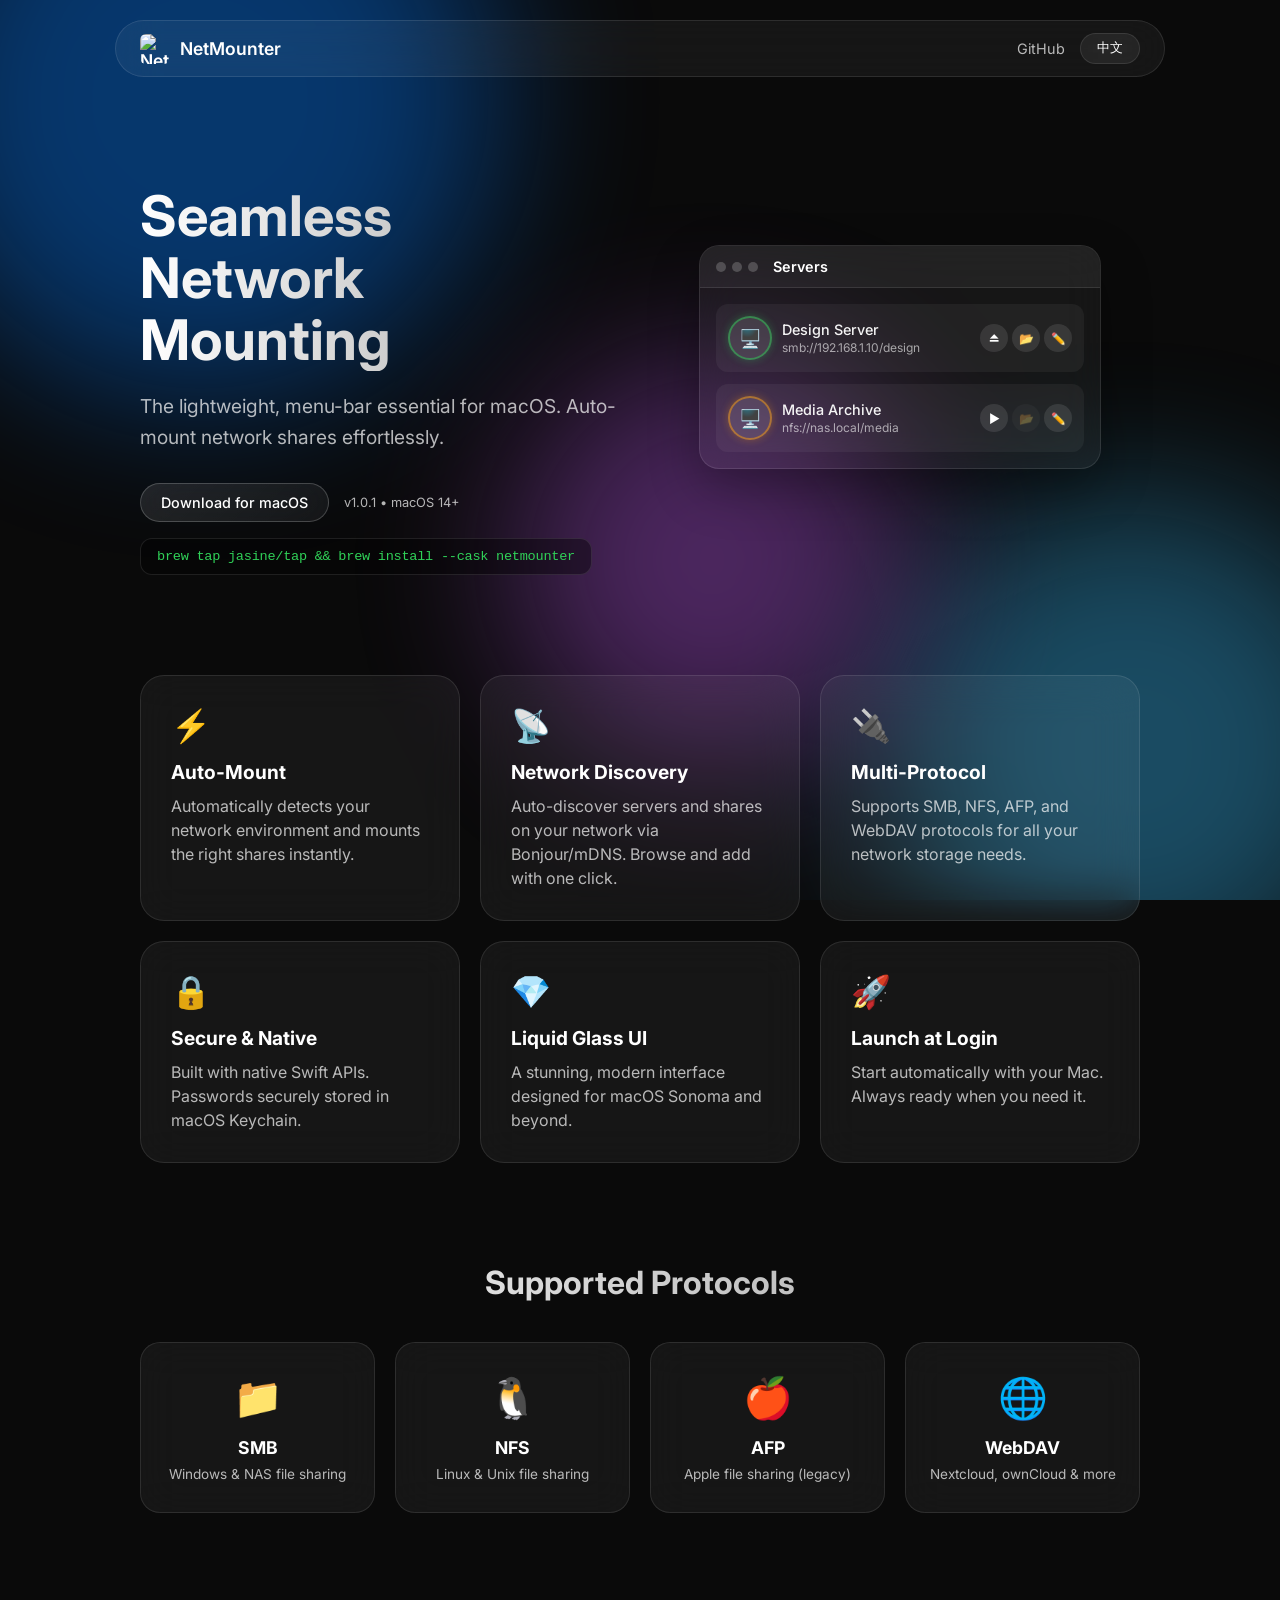
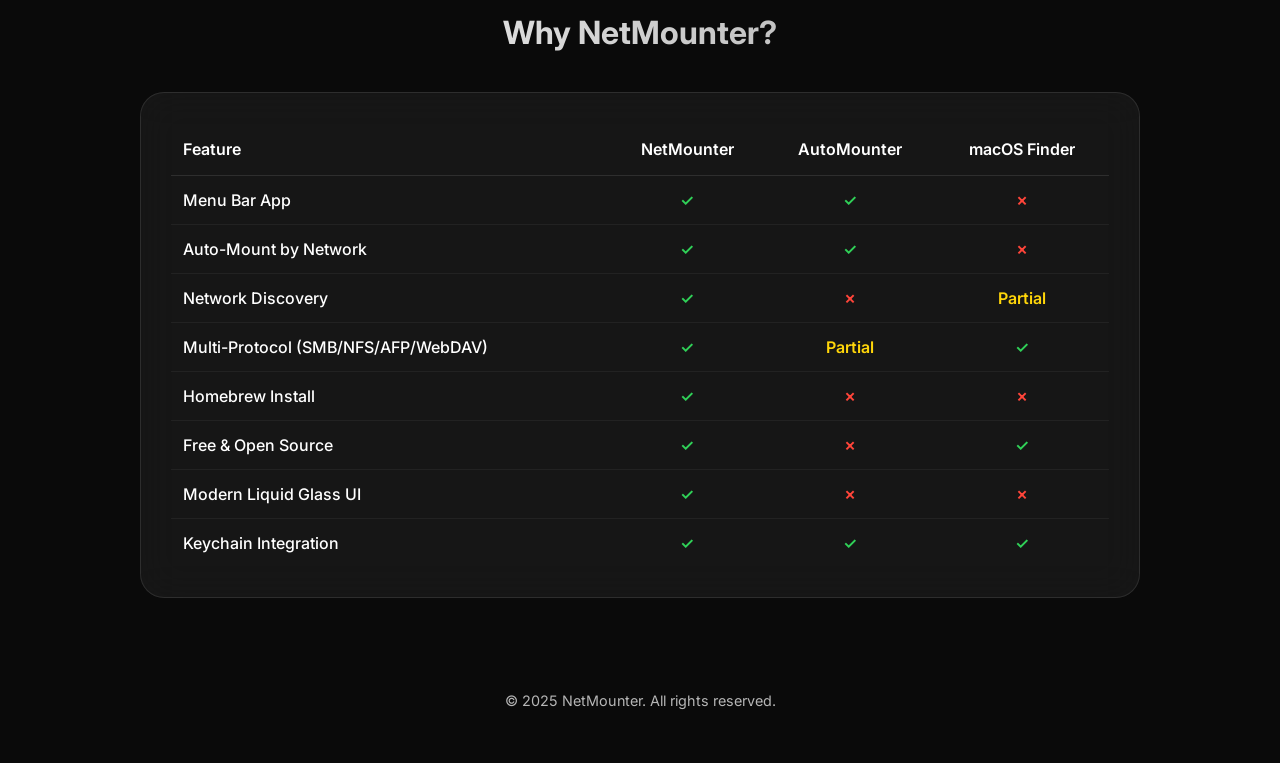
==== docs/index.html @ dadeb3ec "fix: website version, brew styling, logo, protocol grid layout Co-Authored-By: Claude Opus 4 <norepl" ====
<!DOCTYPE html>
<html lang="en">

<head>
    <meta charset="UTF-8">
    <meta name="viewport" content="width=device-width, initial-scale=1.0">
    <title>NetMounter - Seamless Network Mounting for macOS</title>
    <link rel="stylesheet" href="style.css">
    <link rel="preconnect" href="https://fonts.googleapis.com">
    <link rel="preconnect" href="https://fonts.gstatic.com" crossorigin>
    <link href="https://fonts.googleapis.com/css2?family=Inter:wght@400;500;600;700&display=swap" rel="stylesheet">
</head>

<body>
    <div class="background-orbs">
        <div class="orb orb-1"></div>
        <div class="orb orb-2"></div>
        <div class="orb orb-3"></div>
    </div>

    <nav class="glass-nav">
        <div class="logo">
            <img src="./assets/logo.png?v=2" alt="NetMounter Logo">
            <span>NetMounter</span>
        </div>
        <div class="nav-links">
            <a href="https://github.com/jasine/net-mounter" class="nav-link">GitHub</a>
            <button id="lang-toggle" class="glass-button small">中文</button>
        </div>
    </nav>

    <main>
        <section class="hero">
            <div class="hero-content">
                <h1 id="hero-title" data-i18n="heroTitle">Seamless Network Mounting</h1>
                <p id="hero-subtitle" data-i18n="heroSubtitle">The lightweight, menu-bar essential for macOS. Auto-mount
                    network shares effortlessly.</p>
                <div class="cta-group">
                    <a href="https://github.com/jasine/net-mounter/releases" class="glass-button primary"
                        id="download-btn" data-i18n="downloadBtn">Download for macOS</a>
                    <span class="version-info" id="version-info" data-i18n="versionInfo">v1.0.1 • macOS 14+</span>
                </div>
                <div class="brew-install" style="margin-top: 1rem;">
                    <code data-i18n="brewCmd">brew tap jasine/tap && brew install --cask netmounter</code>
                </div>
            </div>
            <div class="hero-image">
                <div class="glass-card mockup">
                    <div class="mockup-header">
                        <div class="traffic-lights">
                            <span></span><span></span><span></span>
                        </div>
                        <div class="mockup-title">Servers</div>
                    </div>
                    <div class="mockup-body">
                        <div class="mockup-row">
                            <div class="mockup-status-icon green">
                                <span class="server-icon">🖥️</span>
                            </div>
                            <div class="mockup-text">
                                <div class="mockup-row-title">Design Server</div>
                                <div class="mockup-row-subtitle">smb://192.168.1.10/design</div>
                            </div>
                            <div class="mockup-actions">
                                <div class="action-btn">⏏️</div>
                                <div class="action-btn">📂</div>
                                <div class="action-btn">✏️</div>
                            </div>
                        </div>
                        <div class="mockup-row">
                            <div class="mockup-status-icon orange">
                                <span class="server-icon">🖥️</span>
                            </div>
                            <div class="mockup-text">
                                <div class="mockup-row-title">Media Archive</div>
                                <div class="mockup-row-subtitle">nfs://nas.local/media</div>
                            </div>
                            <div class="mockup-actions">
                                <div class="action-btn">▶️</div>
                                <div class="action-btn disabled">📂</div>
                                <div class="action-btn">✏️</div>
                            </div>
                        </div>
                    </div>
                </div>
            </div>
        </section>

        <section class="features">
            <div class="feature-card glass-card">
                <div class="icon">⚡️</div>
                <h3 data-i18n="feature1Title">Auto-Mount</h3>
                <p data-i18n="feature1Desc">Automatically detects your network environment and mounts the right shares
                    instantly.</p>
            </div>
            <div class="feature-card glass-card">
                <div class="icon">📡</div>
                <h3 data-i18n="feature7Title">Network Discovery</h3>
                <p data-i18n="feature7Desc">Auto-discover servers and shares on your network via Bonjour/mDNS. Browse and add with one click.</p>
            </div>
            <div class="feature-card glass-card">
                <div class="icon">🔌</div>
                <h3 data-i18n="feature2Title">Multi-Protocol</h3>
                <p data-i18n="feature2Desc">Supports SMB, NFS, AFP, and WebDAV protocols for all your network storage
                    needs.</p>
            </div>
            <div class="feature-card glass-card">
                <div class="icon">🔒</div>
                <h3 data-i18n="feature3Title">Secure & Native</h3>
                <p data-i18n="feature3Desc">Built with native Swift APIs. Passwords securely stored in macOS Keychain.
                </p>
            </div>
            <div class="feature-card glass-card">
                <div class="icon">💎</div>
                <h3 data-i18n="feature4Title">Liquid Glass UI</h3>
                <p data-i18n="feature4Desc">A stunning, modern interface designed for macOS Sonoma and beyond.</p>
            </div>
            <div class="feature-card glass-card">
                <div class="icon">🚀</div>
                <h3 data-i18n="feature5Title">Launch at Login</h3>
                <p data-i18n="feature5Desc">Start automatically with your Mac. Always ready when you need it.</p>
            </div>
        </section>

        <section class="protocols">
            <h2 data-i18n="protocolsTitle">Supported Protocols</h2>
            <div class="protocol-grid">
                <div class="protocol-card glass-card">
                    <div class="protocol-icon">📁</div>
                    <h3>SMB</h3>
                    <p data-i18n="protocolSmb">Windows & NAS file sharing</p>
                </div>
                <div class="protocol-card glass-card">
                    <div class="protocol-icon">🐧</div>
                    <h3>NFS</h3>
                    <p data-i18n="protocolNfs">Linux & Unix file sharing</p>
                </div>
                <div class="protocol-card glass-card">
                    <div class="protocol-icon">🍎</div>
                    <h3>AFP</h3>
                    <p data-i18n="protocolAfp">Apple file sharing (legacy)</p>
                </div>
                <div class="protocol-card glass-card">
                    <div class="protocol-icon">🌐</div>
                    <h3>WebDAV</h3>
                    <p data-i18n="protocolWebdav">Nextcloud, ownCloud & more</p>
                </div>
            </div>
        </section>

        <section class="comparison">
            <h2 data-i18n="comparisonTitle">Why NetMounter?</h2>
            <div class="table-wrapper glass-card">
                <table>
                    <thead>
                        <tr>
                            <th data-i18n="comparisonFeature">Feature</th>
                            <th>NetMounter</th>
                            <th>AutoMounter</th>
                            <th>macOS Finder</th>
                        </tr>
                    </thead>
                    <tbody>
                        <tr>
                            <td data-i18n="comparisonMenuBar">Menu Bar App</td>
                            <td class="yes">✓</td>
                            <td class="yes">✓</td>
                            <td class="no">✗</td>
                        </tr>
                        <tr>
                            <td data-i18n="comparisonAutoMount">Auto-Mount by Network</td>
                            <td class="yes">✓</td>
                            <td class="yes">✓</td>
                            <td class="no">✗</td>
                        </tr>
                        <tr>
                            <td data-i18n="comparisonDiscovery">Network Discovery</td>
                            <td class="yes">✓</td>
                            <td class="no">✗</td>
                            <td class="partial">Partial</td>
                        </tr>
                        <tr>
                            <td data-i18n="comparisonMultiProtocol">Multi-Protocol (SMB/NFS/AFP/WebDAV)</td>
                            <td class="yes">✓</td>
                            <td class="partial">Partial</td>
                            <td class="yes">✓</td>
                        </tr>
                        <tr>
                            <td data-i18n="comparisonBrew">Homebrew Install</td>
                            <td class="yes">✓</td>
                            <td class="no">✗</td>
                            <td class="no">✗</td>
                        </tr>
                        <tr>
                            <td data-i18n="comparisonFree">Free & Open Source</td>
                            <td class="yes">✓</td>
                            <td class="no">✗</td>
                            <td class="yes">✓</td>
                        </tr>
                        <tr>
                            <td data-i18n="comparisonModernUI">Modern Liquid Glass UI</td>
                            <td class="yes">✓</td>
                            <td class="no">✗</td>
                            <td class="no">✗</td>
                        </tr>
                        <tr>
                            <td data-i18n="comparisonKeychain">Keychain Integration</td>
                            <td class="yes">✓</td>
                            <td class="yes">✓</td>
                            <td class="yes">✓</td>
                        </tr>
                    </tbody>
                </table>
            </div>
        </section>
    </main>

    <footer>
        <p>&copy; 2025 NetMounter. <span data-i18n="footerRights">All rights reserved.</span></p>
    </footer>

    <script src="script.js"></script>
</body>

</html>
---- docs/style.css ----
:root {
    --bg-color: #0a0a0a;
    --text-primary: #ffffff;
    --text-secondary: rgba(255, 255, 255, 0.7);
    --glass-bg: rgba(255, 255, 255, 0.05);
    --glass-border: rgba(255, 255, 255, 0.1);
    --accent-blue: #007AFF;
    --accent-cyan: #32ADE6;
    --accent-purple: #AF52DE;
}

body {
    margin: 0;
    font-family: 'Inter', -apple-system, BlinkMacSystemFont, sans-serif;
    background-color: var(--bg-color);
    color: var(--text-primary);
    overflow-x: hidden;
    min-height: 100vh;
}

/* Animated Background */
.background-orbs {
    position: fixed;
    top: 0;
    left: 0;
    width: 100%;
    height: 100%;
    z-index: -1;
    overflow: hidden;
}

.orb {
    position: absolute;
    border-radius: 50%;
    filter: blur(80px);
    opacity: 0.4;
    animation: float 20s infinite ease-in-out;
}

.orb-1 {
    width: 600px;
    height: 600px;
    background: var(--accent-blue);
    top: -200px;
    left: -100px;
    animation-delay: 0s;
}

.orb-2 {
    width: 500px;
    height: 500px;
    background: var(--accent-cyan);
    bottom: -100px;
    right: -100px;
    animation-delay: -5s;
}

.orb-3 {
    width: 400px;
    height: 400px;
    background: var(--accent-purple);
    top: 40%;
    left: 40%;
    animation-delay: -10s;
}

@keyframes float {

    0%,
    100% {
        transform: translate(0, 0);
    }

    33% {
        transform: translate(30px, -50px);
    }

    66% {
        transform: translate(-20px, 20px);
    }
}

/* Glassmorphism Utilities */
.glass-nav,
.glass-card,
.glass-button {
    background: var(--glass-bg);
    backdrop-filter: blur(20px);
    -webkit-backdrop-filter: blur(20px);
    border: 1px solid var(--glass-border);
}

/* Navigation */
.glass-nav {
    position: fixed;
    top: 20px;
    left: 50%;
    transform: translateX(-50%);
    width: 90%;
    max-width: 1000px;
    padding: 12px 24px;
    border-radius: 100px;
    display: flex;
    justify-content: space-between;
    align-items: center;
    z-index: 100;
}

.logo {
    display: flex;
    align-items: center;
    gap: 10px;
    font-weight: 600;
    font-size: 1.1rem;
}

.logo img {
    width: 30px;
    height: 30px;
    border-radius: 6px;
    object-fit: contain;
    display: block;
}

/* Buttons */
.glass-button {
    padding: 10px 20px;
    border-radius: 50px;
    color: white;
    text-decoration: none;
    transition: all 0.3s ease;
    cursor: pointer;
    font-size: 0.9rem;
    font-weight: 500;
}

.glass-button:hover {
    background: rgba(255, 255, 255, 0.1);
    transform: translateY(-1px);
    box-shadow: 0 5px 15px rgba(0, 0, 0, 0.2);
}

.glass-button.primary {
    background: linear-gradient(135deg, rgba(255, 255, 255, 0.1), rgba(255, 255, 255, 0.05));
    border: 1px solid rgba(255, 255, 255, 0.2);
}

.glass-button.small {
    padding: 6px 16px;
    font-size: 0.8rem;
}

/* Main Layout */
main {
    max-width: 1000px;
    margin: 140px auto 40px;
    padding: 0 20px;
}

/* Hero Section */
.hero {
    display: flex;
    align-items: center;
    justify-content: space-between;
    gap: 40px;
    margin-bottom: 100px;
}

.hero-content {
    flex: 1;
}

.hero h1 {
    font-size: 3.5rem;
    line-height: 1.1;
    margin-bottom: 20px;
    background: linear-gradient(to right, white, #a0a0a0);
    background-clip: text;
    -webkit-background-clip: text;
    -webkit-text-fill-color: transparent;
}

.hero p {
    font-size: 1.2rem;
    color: var(--text-secondary);
    margin-bottom: 30px;
    line-height: 1.6;
}

.cta-group {
    display: flex;
    align-items: center;
    gap: 15px;
}

.version-info {
    font-size: 0.8rem;
    color: var(--text-secondary);
}

/* Brew Install Block */
.brew-install {
    display: inline-block;
}

.brew-install code {
    display: inline-block;
    background: rgba(0, 0, 0, 0.4) !important;
    border: 1px solid rgba(255, 255, 255, 0.1);
    padding: 10px 16px !important;
    border-radius: 12px !important;
    font-family: 'SF Mono', 'Menlo', 'Monaco', 'Courier New', monospace;
    font-size: 0.85rem !important;
    color: #30D158;
    white-space: nowrap;
    user-select: all;
    letter-spacing: -0.02em;
}

/* Hero Mockup (CSS Only Interface) */
.hero-image {
    flex: 1;
    display: flex;
    justify-content: center;
}

.mockup {
    width: 400px;
    border-radius: 20px;
    overflow: hidden;
    box-shadow: 0 20px 50px rgba(0, 0, 0, 0.3);
}

.mockup-header {
    background: rgba(255, 255, 255, 0.05);
    padding: 12px 16px;
    display: flex;
    align-items: center;
    border-bottom: 1px solid var(--glass-border);
}

.traffic-lights {
    display: flex;
    gap: 6px;
}

.traffic-lights span {
    width: 10px;
    height: 10px;
    border-radius: 50%;
    background: rgba(255, 255, 255, 0.2);
}

.mockup-title {
    margin-left: 15px;
    font-size: 0.9rem;
    font-weight: 600;
}

.mockup-body {
    padding: 16px;
    display: flex;
    flex-direction: column;
    gap: 12px;
}

.mockup-row {
    background: rgba(255, 255, 255, 0.05);
    border-radius: 12px;
    padding: 12px;
    display: flex;
    align-items: center;
    gap: 10px;
}

.mockup-status-icon {
    width: 40px;
    height: 40px;
    border-radius: 50%;
    background: rgba(255, 255, 255, 0.1);
    display: flex;
    align-items: center;
    justify-content: center;
    flex-shrink: 0;
}

.mockup-status-icon.green {
    border: 2px solid rgba(48, 209, 88, 0.5);
    box-shadow: 0 0 8px rgba(48, 209, 88, 0.3);
}

.mockup-status-icon.orange {
    border: 2px solid rgba(255, 159, 10, 0.5);
    box-shadow: 0 0 8px rgba(255, 159, 10, 0.3);
}

.server-icon {
    font-size: 18px;
}

.mockup-actions {
    display: flex;
    gap: 4px;
}

.action-btn {
    width: 28px;
    height: 28px;
    border-radius: 50%;
    background: rgba(255, 255, 255, 0.1);
    display: flex;
    align-items: center;
    justify-content: center;
    font-size: 12px;
}

.action-btn.disabled {
    opacity: 0.3;
}

.mockup-text {
    flex: 1;
    display: flex;
    flex-direction: column;
    justify-content: center;
}

.mockup-row-title {
    font-size: 0.9rem;
    font-weight: 500;
    color: rgba(255, 255, 255, 0.95);
    margin-bottom: 2px;
}

.mockup-row-subtitle {
    font-size: 0.75rem;
    color: rgba(255, 255, 255, 0.6);
    white-space: nowrap;
    overflow: hidden;
    text-overflow: ellipsis;
}

/* Features */
.features {
    display: grid;
    grid-template-columns: repeat(auto-fit, minmax(280px, 1fr));
    gap: 20px;
}

.feature-card {
    padding: 30px;
    border-radius: 24px;
    transition: transform 0.3s;
}

.feature-card:hover {
    transform: translateY(-5px);
    background: rgba(255, 255, 255, 0.08);
}

.feature-card .icon {
    font-size: 2rem;
    margin-bottom: 15px;
}

.feature-card h3 {
    margin: 0 0 10px 0;
    font-size: 1.2rem;
}

.feature-card p {
    margin: 0;
    color: var(--text-secondary);
    line-height: 1.5;
}

/* Nav Links */
.nav-links {
    display: flex;
    align-items: center;
    gap: 15px;
}

.nav-link {
    color: var(--text-secondary);
    text-decoration: none;
    font-size: 0.9rem;
    transition: color 0.3s;
}

.nav-link:hover {
    color: var(--text-primary);
}

/* Protocols Section */
.protocols {
    margin-top: 100px;
    text-align: center;
}

.protocols h2 {
    font-size: 2rem;
    margin-bottom: 40px;
    background: linear-gradient(to right, white, #a0a0a0);
    background-clip: text;
    -webkit-background-clip: text;
    -webkit-text-fill-color: transparent;
}

.protocol-grid {
    display: grid;
    grid-template-columns: repeat(4, 1fr);
    gap: 20px;
}

.protocol-card {
    padding: 30px 20px;
    border-radius: 20px;
    text-align: center;
    transition: transform 0.3s;
}

.protocol-card:hover {
    transform: translateY(-5px);
    background: rgba(255, 255, 255, 0.08);
}

.protocol-icon {
    font-size: 2.5rem;
    margin-bottom: 15px;
}

.protocol-card h3 {
    margin: 0 0 8px 0;
    font-size: 1.1rem;
}

.protocol-card p {
    margin: 0;
    color: var(--text-secondary);
    font-size: 0.85rem;
}

/* Comparison Table */
.comparison {
    margin-top: 100px;
    text-align: center;
}

.comparison h2 {
    font-size: 2rem;
    margin-bottom: 40px;
    background: linear-gradient(to right, white, #a0a0a0);
    background-clip: text;
    -webkit-background-clip: text;
    -webkit-text-fill-color: transparent;
}

.table-wrapper {
    padding: 30px;
    border-radius: 24px;
    overflow-x: auto;
}

table {
    width: 100%;
    border-collapse: collapse;
    text-align: center;
}

thead th {
    padding: 16px 12px;
    font-weight: 600;
    color: var(--text-primary);
    border-bottom: 1px solid var(--glass-border);
}

thead th:first-child {
    text-align: left;
}

tbody td {
    padding: 14px 12px;
    color: var(--text-secondary);
    border-bottom: 1px solid rgba(255, 255, 255, 0.05);
}

tbody td:first-child {
    text-align: left;
    color: var(--text-primary);
    font-weight: 500;
}

tbody tr:last-child td {
    border-bottom: none;
}

tbody tr:hover {
    background: rgba(255, 255, 255, 0.03);
}

td.yes {
    color: #30D158;
    font-weight: 600;
}

td.no {
    color: #FF453A;
    font-weight: 600;
}

td.partial {
    color: #FFD60A;
    font-weight: 600;
}

/* Footer */
footer {
    text-align: center;
    padding: 40px;
    color: var(--text-secondary);
    font-size: 0.9rem;
}

/* Responsive */
@media (max-width: 768px) {
    .glass-nav {
        width: 90%;
        top: 10px;
    }

    .hero {
        flex-direction: column;
        text-align: center;
        margin-top: 100px;
    }

    .hero h1 {
        font-size: 2.5rem;
    }

    .cta-group {
        justify-content: center;
        flex-direction: column;
    }

    .protocol-grid {
        grid-template-columns: repeat(2, 1fr);
    }

    .brew-install code {
        font-size: 0.75rem !important;
    }
}
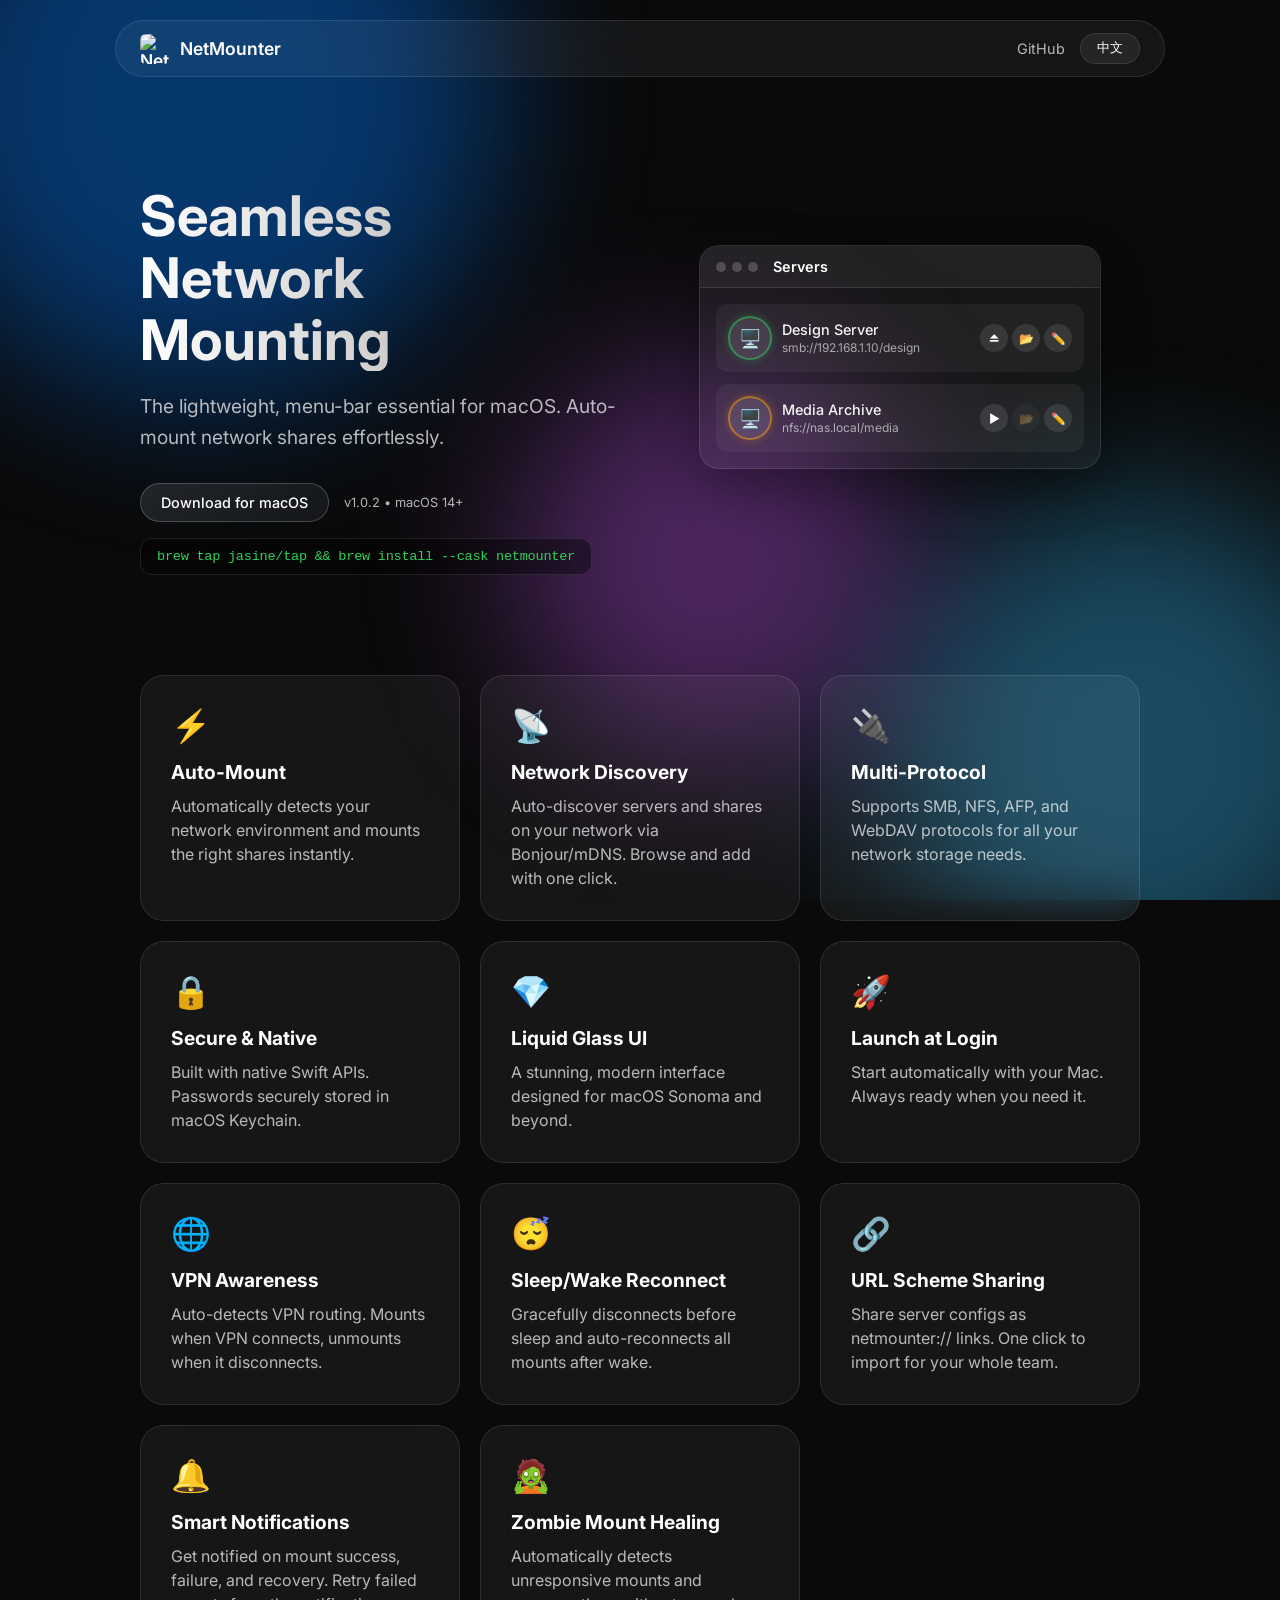
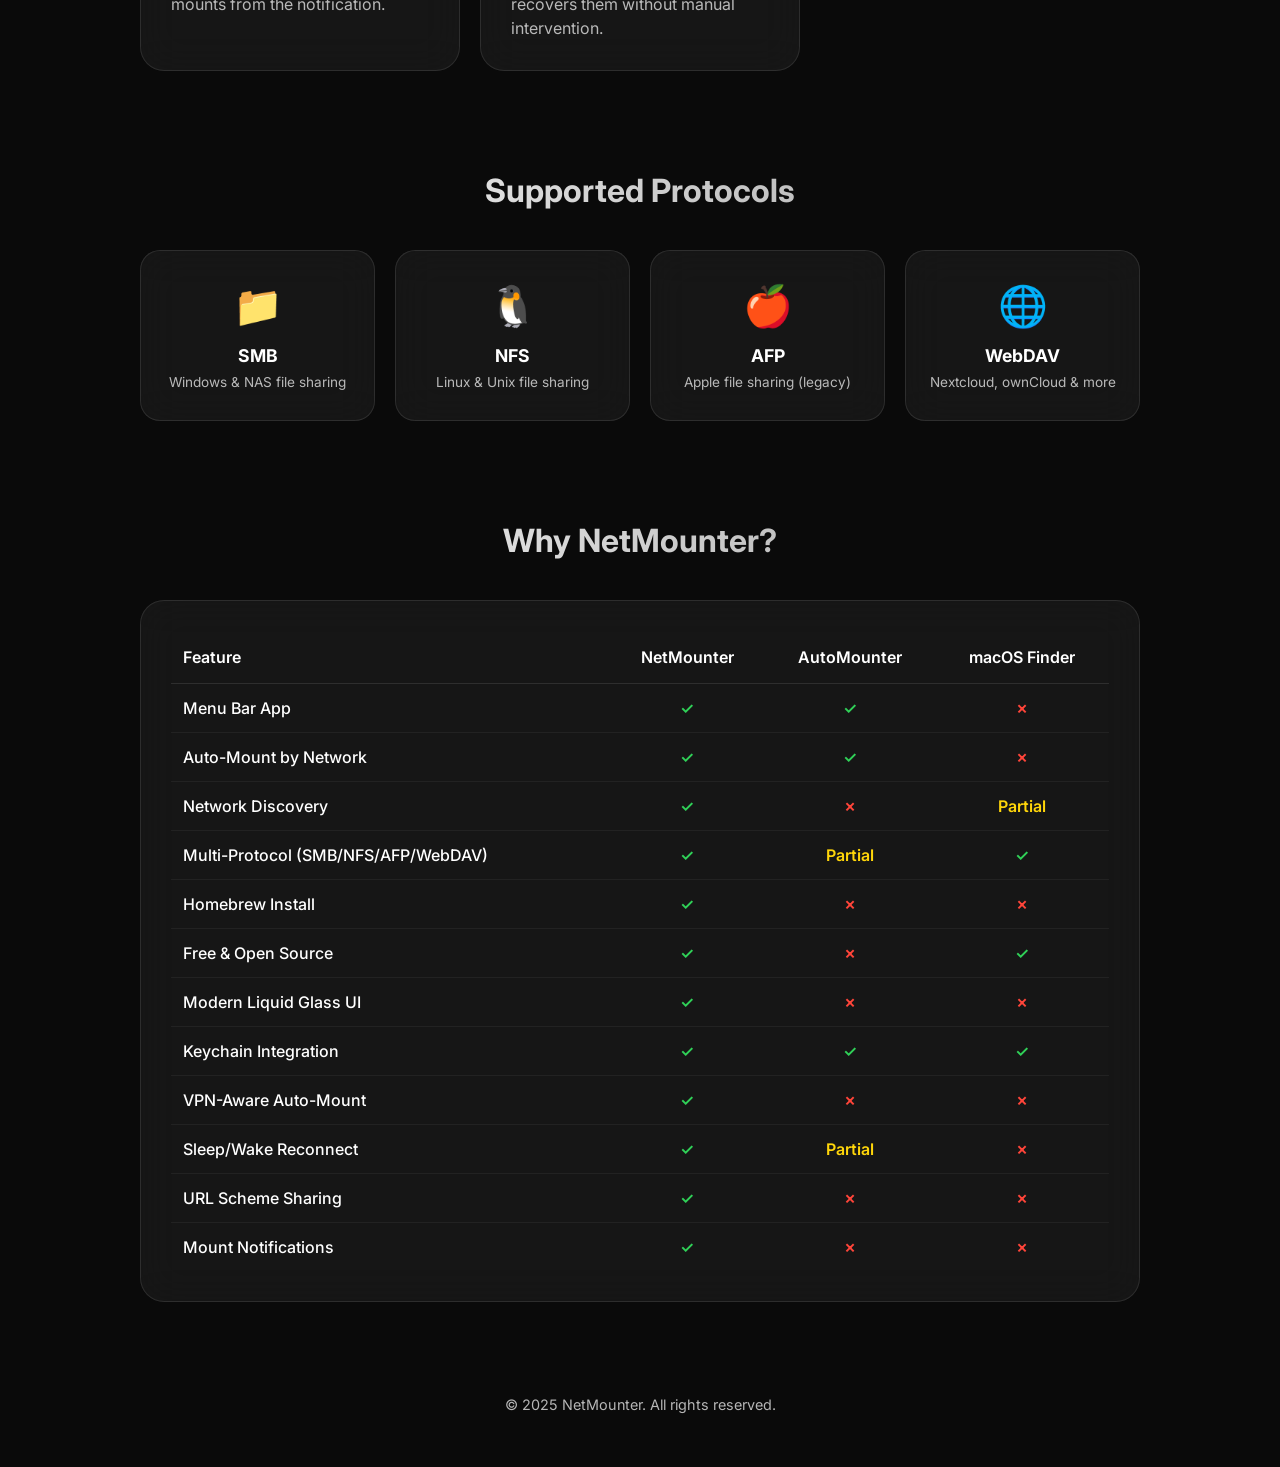
==== commit 574c7876: "docs: add new features to README and website Add Sleep/Wake Reconnect, Zombie Mount Healing, VPN Awa" ====
--- a/docs/index.html
+++ b/docs/index.html
@@ -38,7 +38,7 @@
                 <div class="cta-group">
                     <a href="https://github.com/jasine/net-mounter/releases" class="glass-button primary"
                         id="download-btn" data-i18n="downloadBtn">Download for macOS</a>
-                    <span class="version-info" id="version-info" data-i18n="versionInfo">v1.0.1 • macOS 14+</span>
+                    <span class="version-info" id="version-info" data-i18n="versionInfo">v1.0.2 • macOS 14+</span>
                 </div>
                 <div class="brew-install" style="margin-top: 1rem;">
                     <code data-i18n="brewCmd">brew tap jasine/tap && brew install --cask netmounter</code>
@@ -120,6 +120,31 @@
                 <h3 data-i18n="feature5Title">Launch at Login</h3>
                 <p data-i18n="feature5Desc">Start automatically with your Mac. Always ready when you need it.</p>
             </div>
+            <div class="feature-card glass-card">
+                <div class="icon">🌐</div>
+                <h3 data-i18n="feature8Title">VPN Awareness</h3>
+                <p data-i18n="feature8Desc">Auto-detects VPN routing. Mounts when VPN connects, unmounts when it disconnects.</p>
+            </div>
+            <div class="feature-card glass-card">
+                <div class="icon">😴</div>
+                <h3 data-i18n="feature9Title">Sleep/Wake Reconnect</h3>
+                <p data-i18n="feature9Desc">Gracefully disconnects before sleep and auto-reconnects all mounts after wake.</p>
+            </div>
+            <div class="feature-card glass-card">
+                <div class="icon">🔗</div>
+                <h3 data-i18n="feature10Title">URL Scheme Sharing</h3>
+                <p data-i18n="feature10Desc">Share server configs as netmounter:// links. One click to import for your whole team.</p>
+            </div>
+            <div class="feature-card glass-card">
+                <div class="icon">🔔</div>
+                <h3 data-i18n="feature11Title">Smart Notifications</h3>
+                <p data-i18n="feature11Desc">Get notified on mount success, failure, and recovery. Retry failed mounts from the notification.</p>
+            </div>
+            <div class="feature-card glass-card">
+                <div class="icon">🧟</div>
+                <h3 data-i18n="feature12Title">Zombie Mount Healing</h3>
+                <p data-i18n="feature12Desc">Automatically detects unresponsive mounts and recovers them without manual intervention.</p>
+            </div>
         </section>
 
         <section class="protocols">
@@ -209,6 +234,30 @@
                             <td class="yes">✓</td>
                             <td class="yes">✓</td>
                         </tr>
+                        <tr>
+                            <td data-i18n="comparisonVPN">VPN-Aware Auto-Mount</td>
+                            <td class="yes">✓</td>
+                            <td class="no">✗</td>
+                            <td class="no">✗</td>
+                        </tr>
+                        <tr>
+                            <td data-i18n="comparisonSleepWake">Sleep/Wake Reconnect</td>
+                            <td class="yes">✓</td>
+                            <td class="partial">Partial</td>
+                            <td class="no">✗</td>
+                        </tr>
+                        <tr>
+                            <td data-i18n="comparisonURLScheme">URL Scheme Sharing</td>
+                            <td class="yes">✓</td>
+                            <td class="no">✗</td>
+                            <td class="no">✗</td>
+                        </tr>
+                        <tr>
+                            <td data-i18n="comparisonNotifications">Mount Notifications</td>
+                            <td class="yes">✓</td>
+                            <td class="no">✗</td>
+                            <td class="no">✗</td>
+                        </tr>
                     </tbody>
                 </table>
             </div>
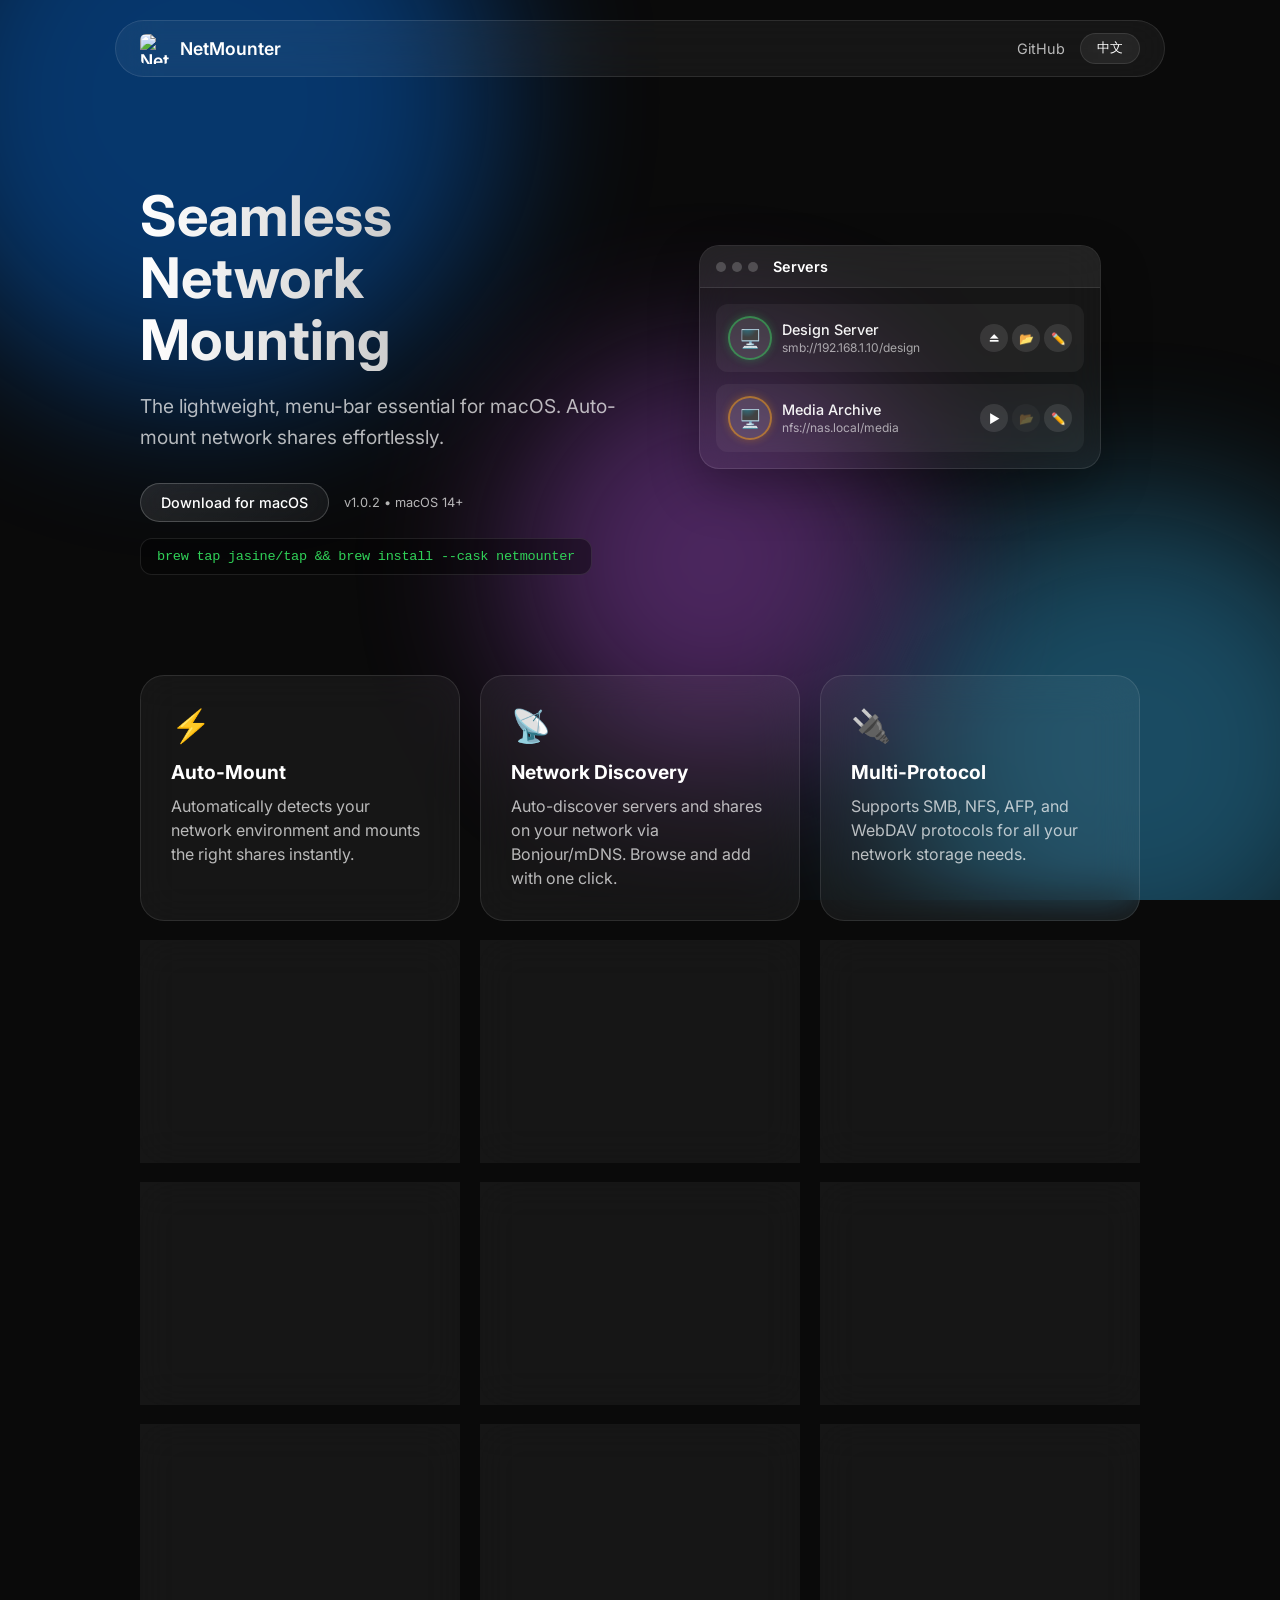
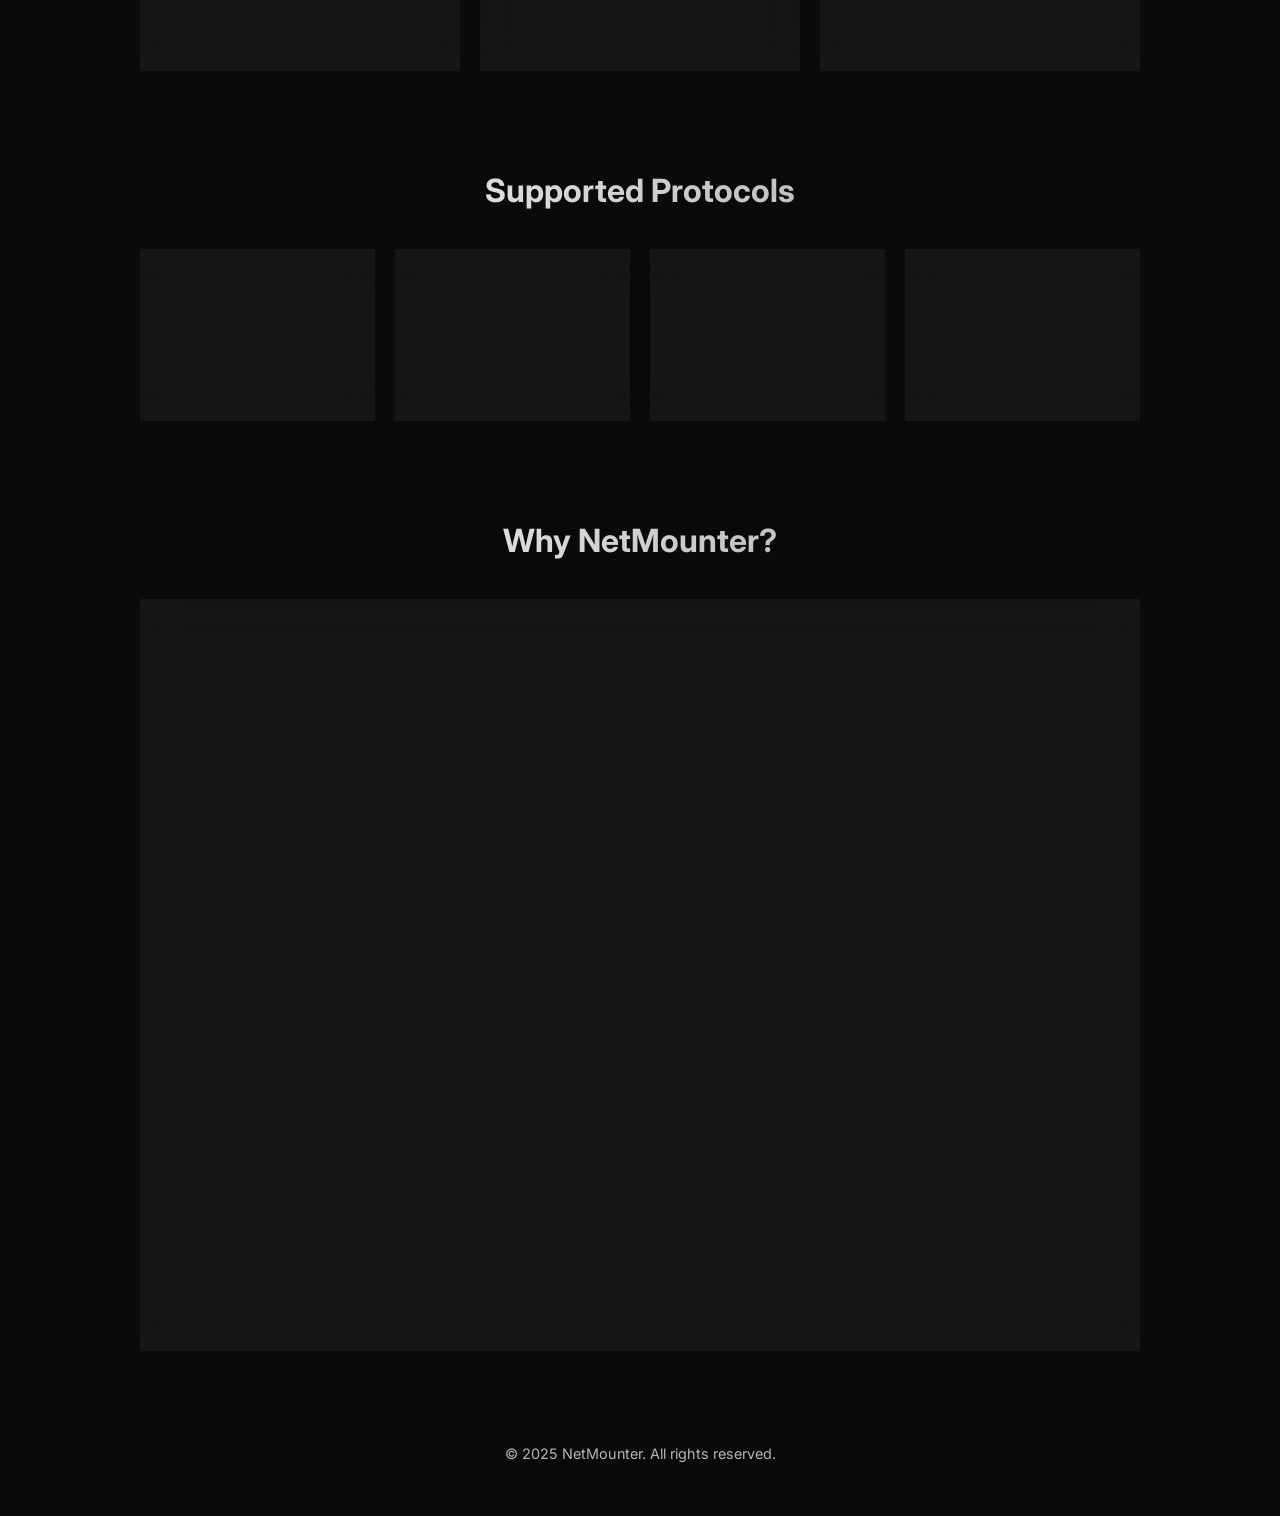
==== commit 5e65ea2c: "feat: pin folder feature, log and release script" ====
--- a/docs/index.html
+++ b/docs/index.html
@@ -145,6 +145,11 @@
                 <h3 data-i18n="feature12Title">Zombie Mount Healing</h3>
                 <p data-i18n="feature12Desc">Automatically detects unresponsive mounts and recovers them without manual intervention.</p>
             </div>
+            <div class="feature-card glass-card">
+                <div class="icon">📌</div>
+                <h3 data-i18n="feature13Title">Pinned Folders</h3>
+                <p data-i18n="feature13Desc">Pin frequently used subfolders to any server card for instant one-click access.</p>
+            </div>
         </section>
 
         <section class="protocols">
@@ -201,49 +206,49 @@
                         <tr>
                             <td data-i18n="comparisonDiscovery">Network Discovery</td>
                             <td class="yes">✓</td>
-                            <td class="no">✗</td>
+                            <td class="yes">✓</td>
                             <td class="partial">Partial</td>
                         </tr>
                         <tr>
                             <td data-i18n="comparisonMultiProtocol">Multi-Protocol (SMB/NFS/AFP/WebDAV)</td>
                             <td class="yes">✓</td>
+                            <td class="yes">✓</td>
+                            <td class="yes">✓</td>
+                        </tr>
+                        <tr>
+                            <td data-i18n="comparisonBrew">Homebrew Install</td>
+                            <td class="yes">✓</td>
+                            <td class="no">✗</td>
+                            <td class="no">✗</td>
+                        </tr>
+                        <tr>
+                            <td data-i18n="comparisonFree">Free & Open Source</td>
+                            <td class="yes">✓</td>
+                            <td class="no">✗</td>
+                            <td class="yes">✓</td>
+                        </tr>
+                        <tr>
+                            <td data-i18n="comparisonModernUI">Modern Liquid Glass UI</td>
+                            <td class="yes">✓</td>
+                            <td class="no">✗</td>
+                            <td class="no">✗</td>
+                        </tr>
+                        <tr>
+                            <td data-i18n="comparisonKeychain">Keychain Integration</td>
+                            <td class="yes">✓</td>
+                            <td class="yes">✓</td>
+                            <td class="yes">✓</td>
+                        </tr>
+                        <tr>
+                            <td data-i18n="comparisonVPN">VPN-Aware Auto-Mount</td>
+                            <td class="yes">✓</td>
+                            <td class="yes">✓</td>
+                            <td class="no">✗</td>
+                        </tr>
+                        <tr>
+                            <td data-i18n="comparisonSleepWake">Sleep/Wake Reconnect</td>
+                            <td class="yes">✓</td>
                             <td class="partial">Partial</td>
-                            <td class="yes">✓</td>
-                        </tr>
-                        <tr>
-                            <td data-i18n="comparisonBrew">Homebrew Install</td>
-                            <td class="yes">✓</td>
-                            <td class="no">✗</td>
-                            <td class="no">✗</td>
-                        </tr>
-                        <tr>
-                            <td data-i18n="comparisonFree">Free & Open Source</td>
-                            <td class="yes">✓</td>
-                            <td class="no">✗</td>
-                            <td class="yes">✓</td>
-                        </tr>
-                        <tr>
-                            <td data-i18n="comparisonModernUI">Modern Liquid Glass UI</td>
-                            <td class="yes">✓</td>
-                            <td class="no">✗</td>
-                            <td class="no">✗</td>
-                        </tr>
-                        <tr>
-                            <td data-i18n="comparisonKeychain">Keychain Integration</td>
-                            <td class="yes">✓</td>
-                            <td class="yes">✓</td>
-                            <td class="yes">✓</td>
-                        </tr>
-                        <tr>
-                            <td data-i18n="comparisonVPN">VPN-Aware Auto-Mount</td>
-                            <td class="yes">✓</td>
-                            <td class="no">✗</td>
-                            <td class="no">✗</td>
-                        </tr>
-                        <tr>
-                            <td data-i18n="comparisonSleepWake">Sleep/Wake Reconnect</td>
-                            <td class="yes">✓</td>
-                            <td class="partial">Partial</td>
                             <td class="no">✗</td>
                         </tr>
                         <tr>
@@ -251,6 +256,12 @@
                             <td class="yes">✓</td>
                             <td class="no">✗</td>
                             <td class="no">✗</td>
+                        </tr>
+                        <tr>
+                            <td data-i18n="comparisonPinnedFolders">Pinned Folders</td>
+                            <td class="yes">✓</td>
+                            <td class="no">✗</td>
+                            <td class="yes">✓</td>
                         </tr>
                         <tr>
                             <td data-i18n="comparisonNotifications">Mount Notifications</td>
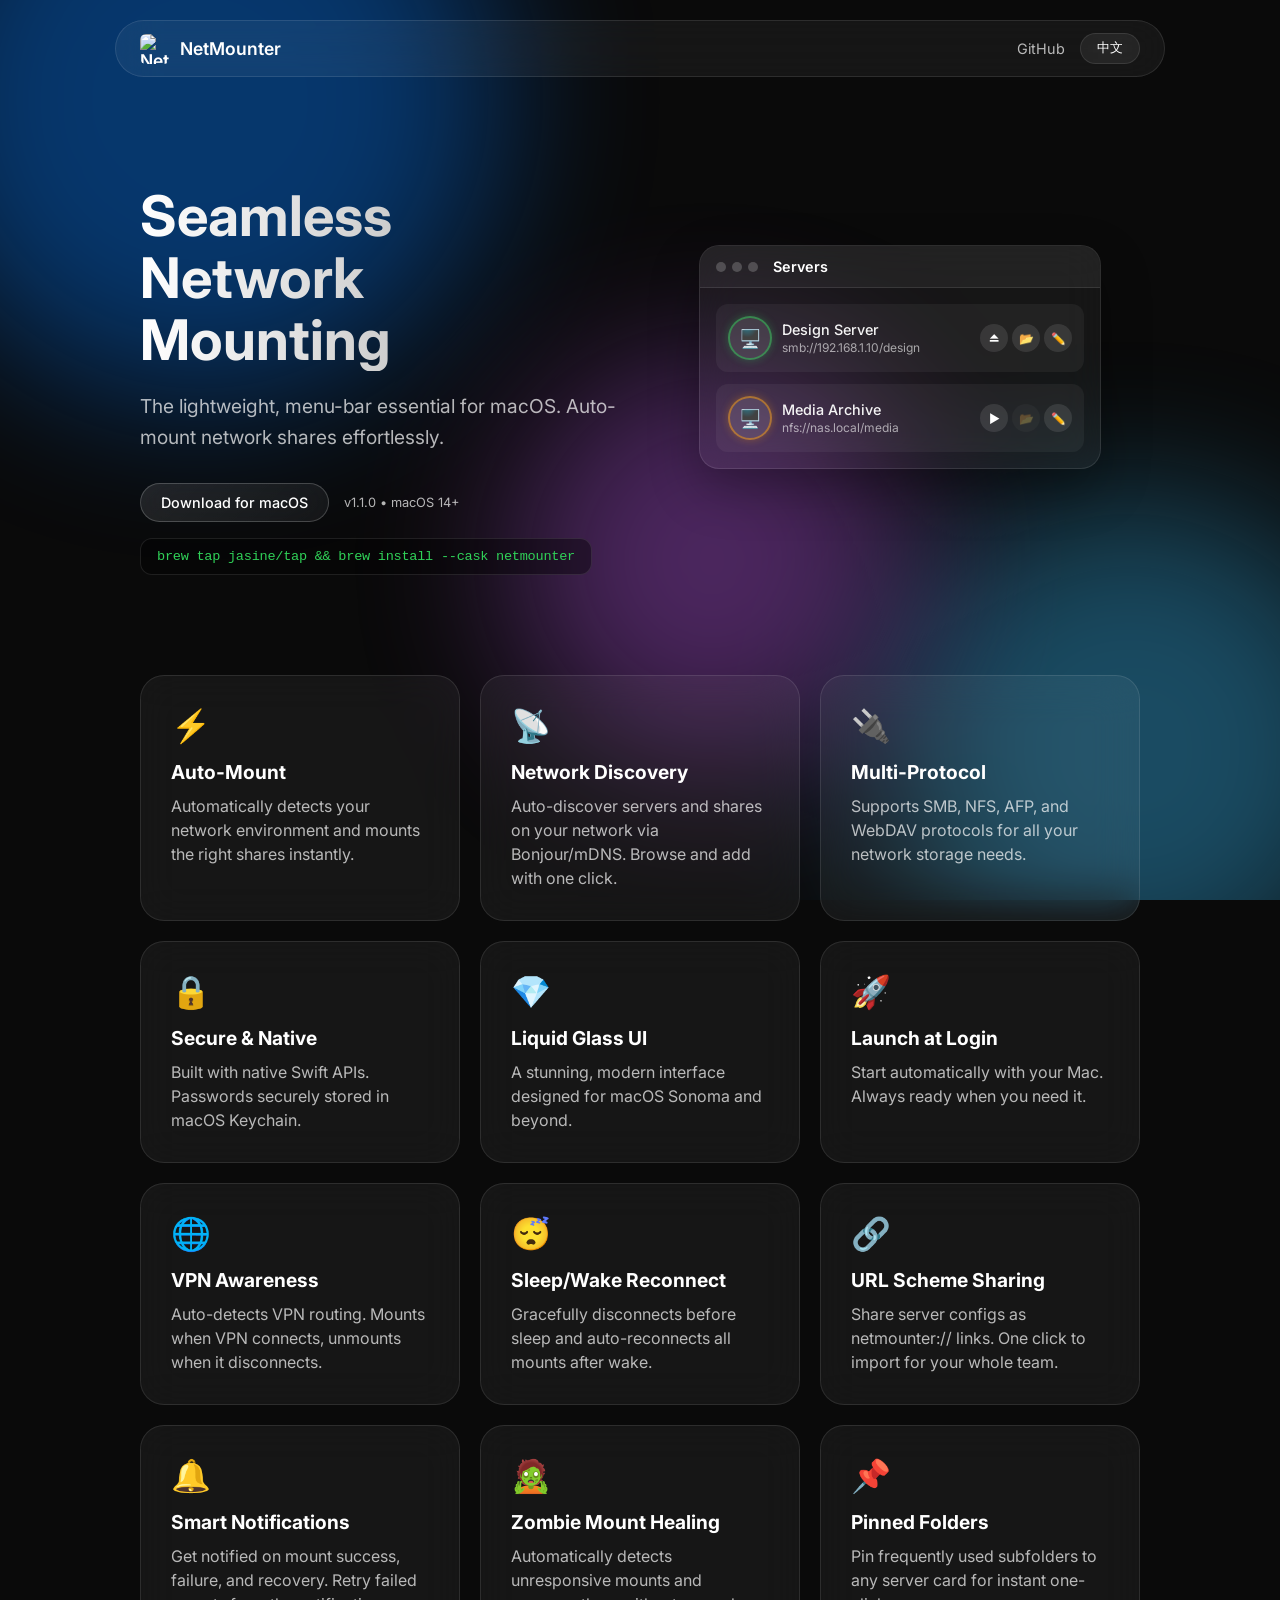
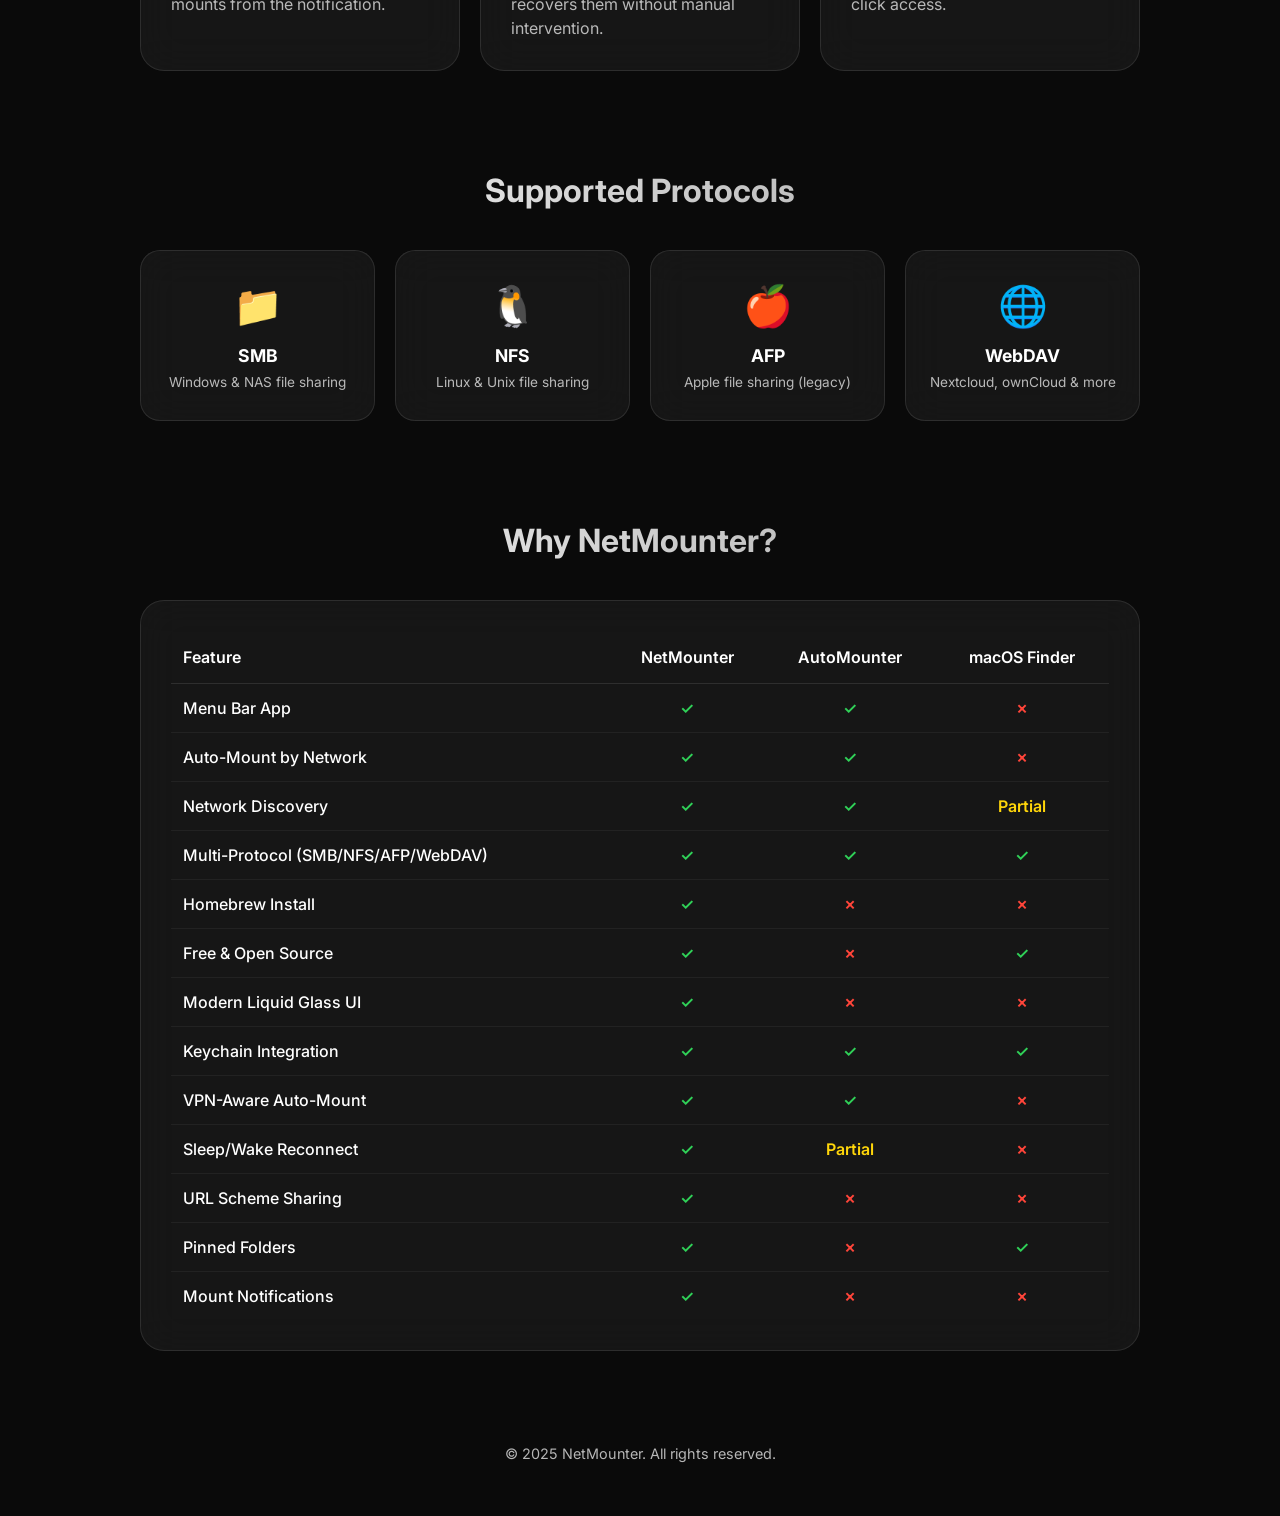
==== commit 4f135ba8: "release: v1.1.0" ====
--- a/docs/index.html
+++ b/docs/index.html
@@ -38,7 +38,7 @@
                 <div class="cta-group">
                     <a href="https://github.com/jasine/net-mounter/releases" class="glass-button primary"
                         id="download-btn" data-i18n="downloadBtn">Download for macOS</a>
-                    <span class="version-info" id="version-info" data-i18n="versionInfo">v1.0.2 • macOS 14+</span>
+                    <span class="version-info" id="version-info" data-i18n="versionInfo">v1.1.0 • macOS 14+</span>
                 </div>
                 <div class="brew-install" style="margin-top: 1rem;">
                     <code data-i18n="brewCmd">brew tap jasine/tap && brew install --cask netmounter</code>
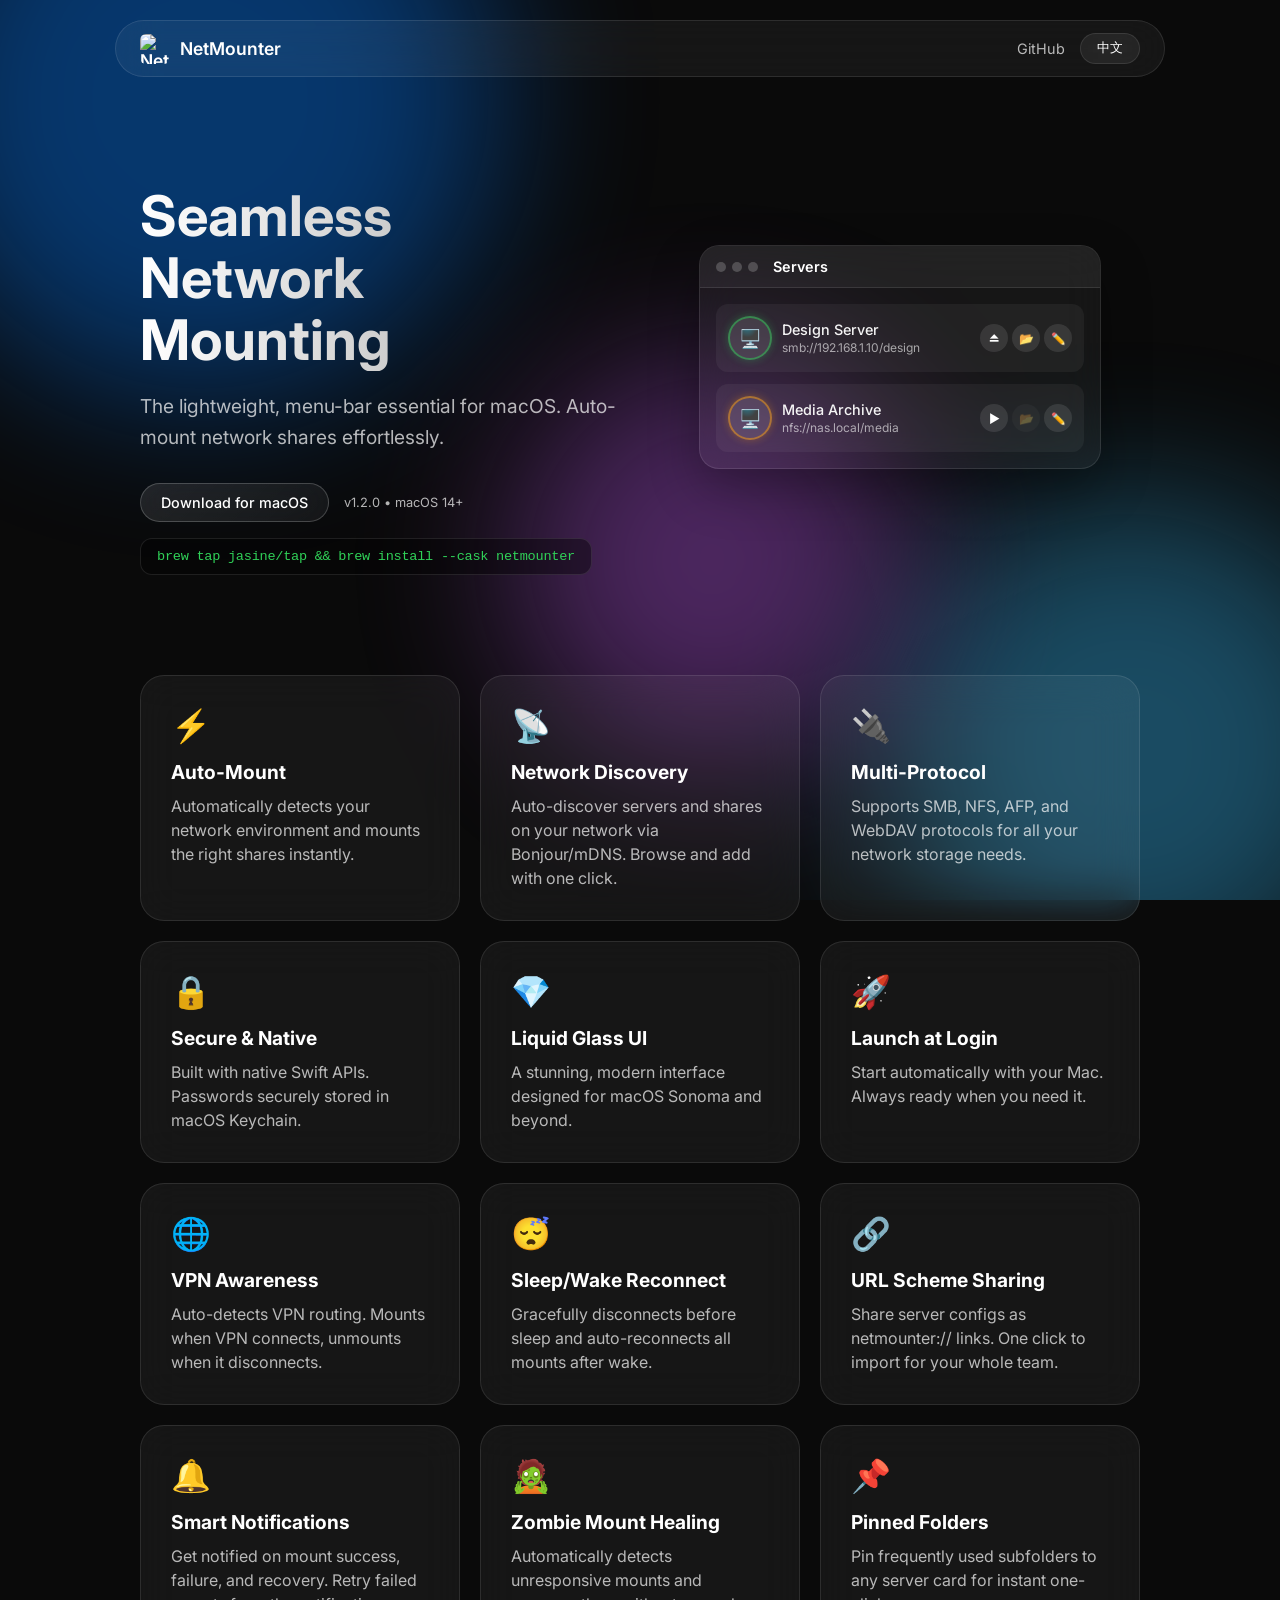
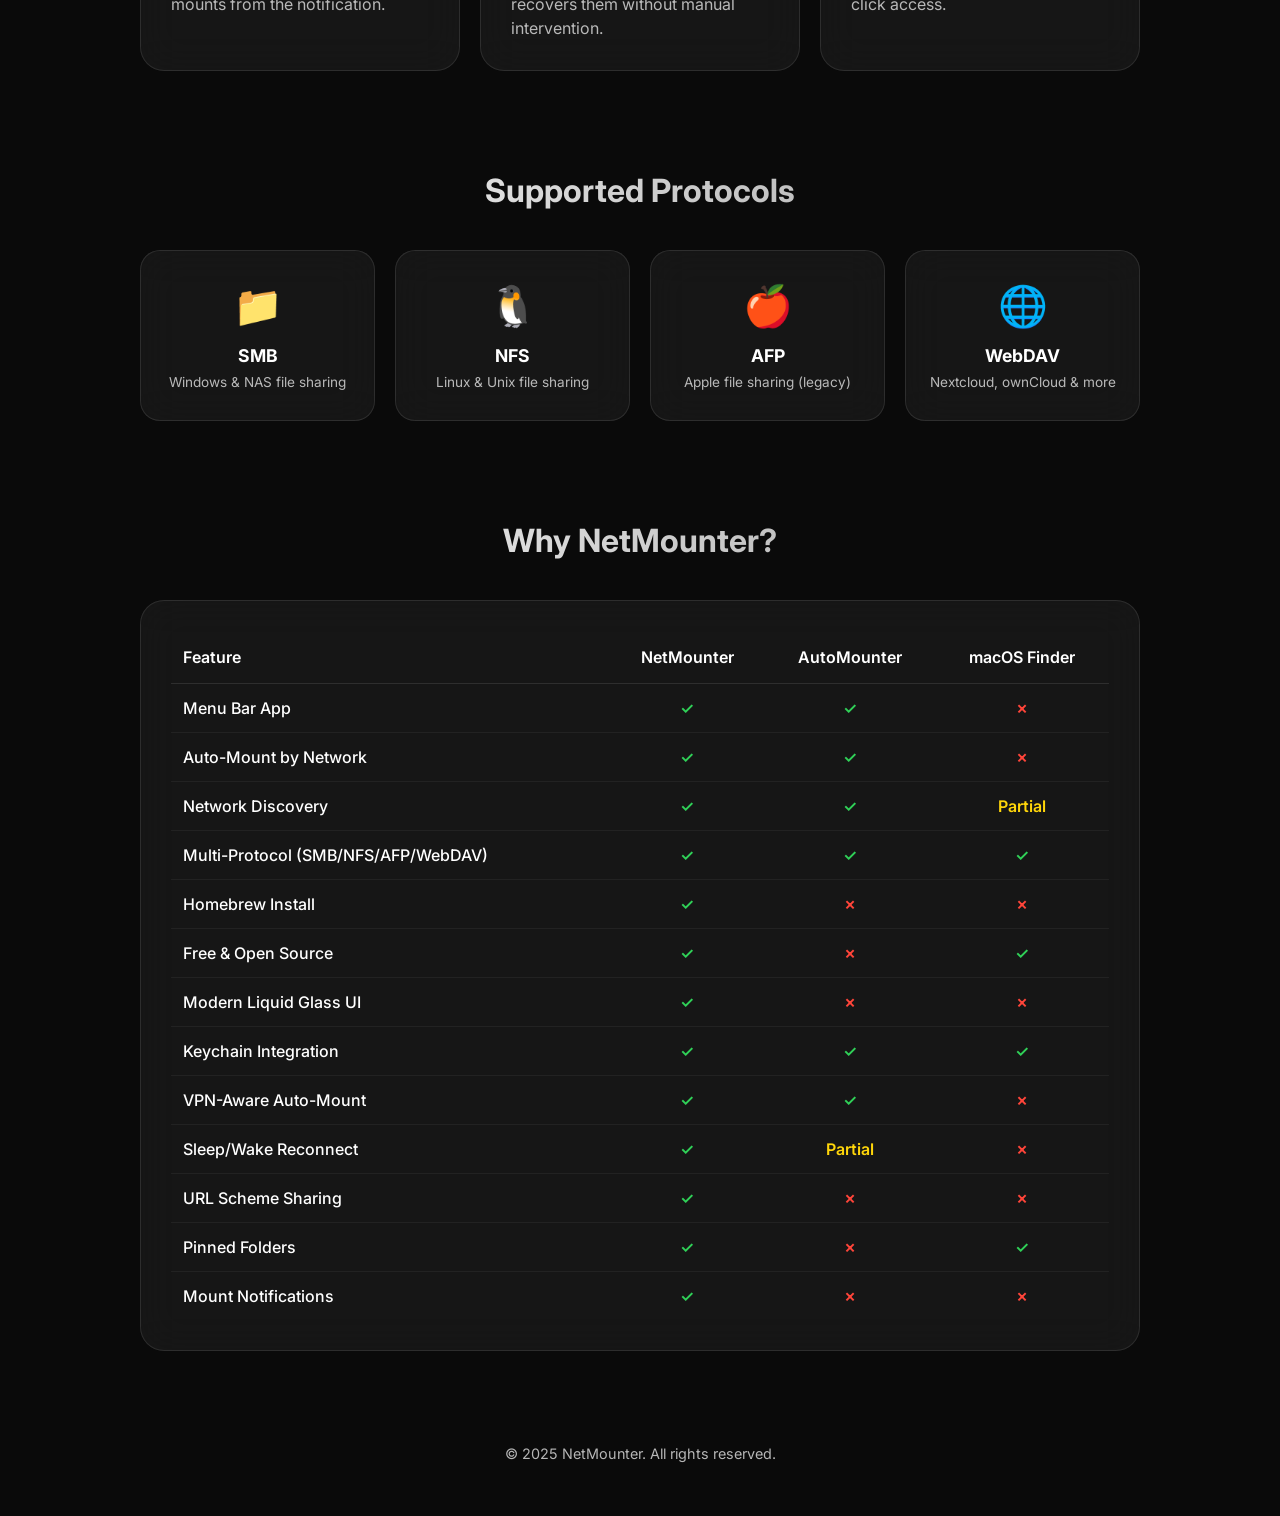
==== commit 07e7c7ef: "release: v1.2.0" ====
--- a/docs/index.html
+++ b/docs/index.html
@@ -38,7 +38,7 @@
                 <div class="cta-group">
                     <a href="https://github.com/jasine/net-mounter/releases" class="glass-button primary"
                         id="download-btn" data-i18n="downloadBtn">Download for macOS</a>
-                    <span class="version-info" id="version-info" data-i18n="versionInfo">v1.1.0 • macOS 14+</span>
+                    <span class="version-info" id="version-info" data-i18n="versionInfo">v1.2.0 • macOS 14+</span>
                 </div>
                 <div class="brew-install" style="margin-top: 1rem;">
                     <code data-i18n="brewCmd">brew tap jasine/tap && brew install --cask netmounter</code>
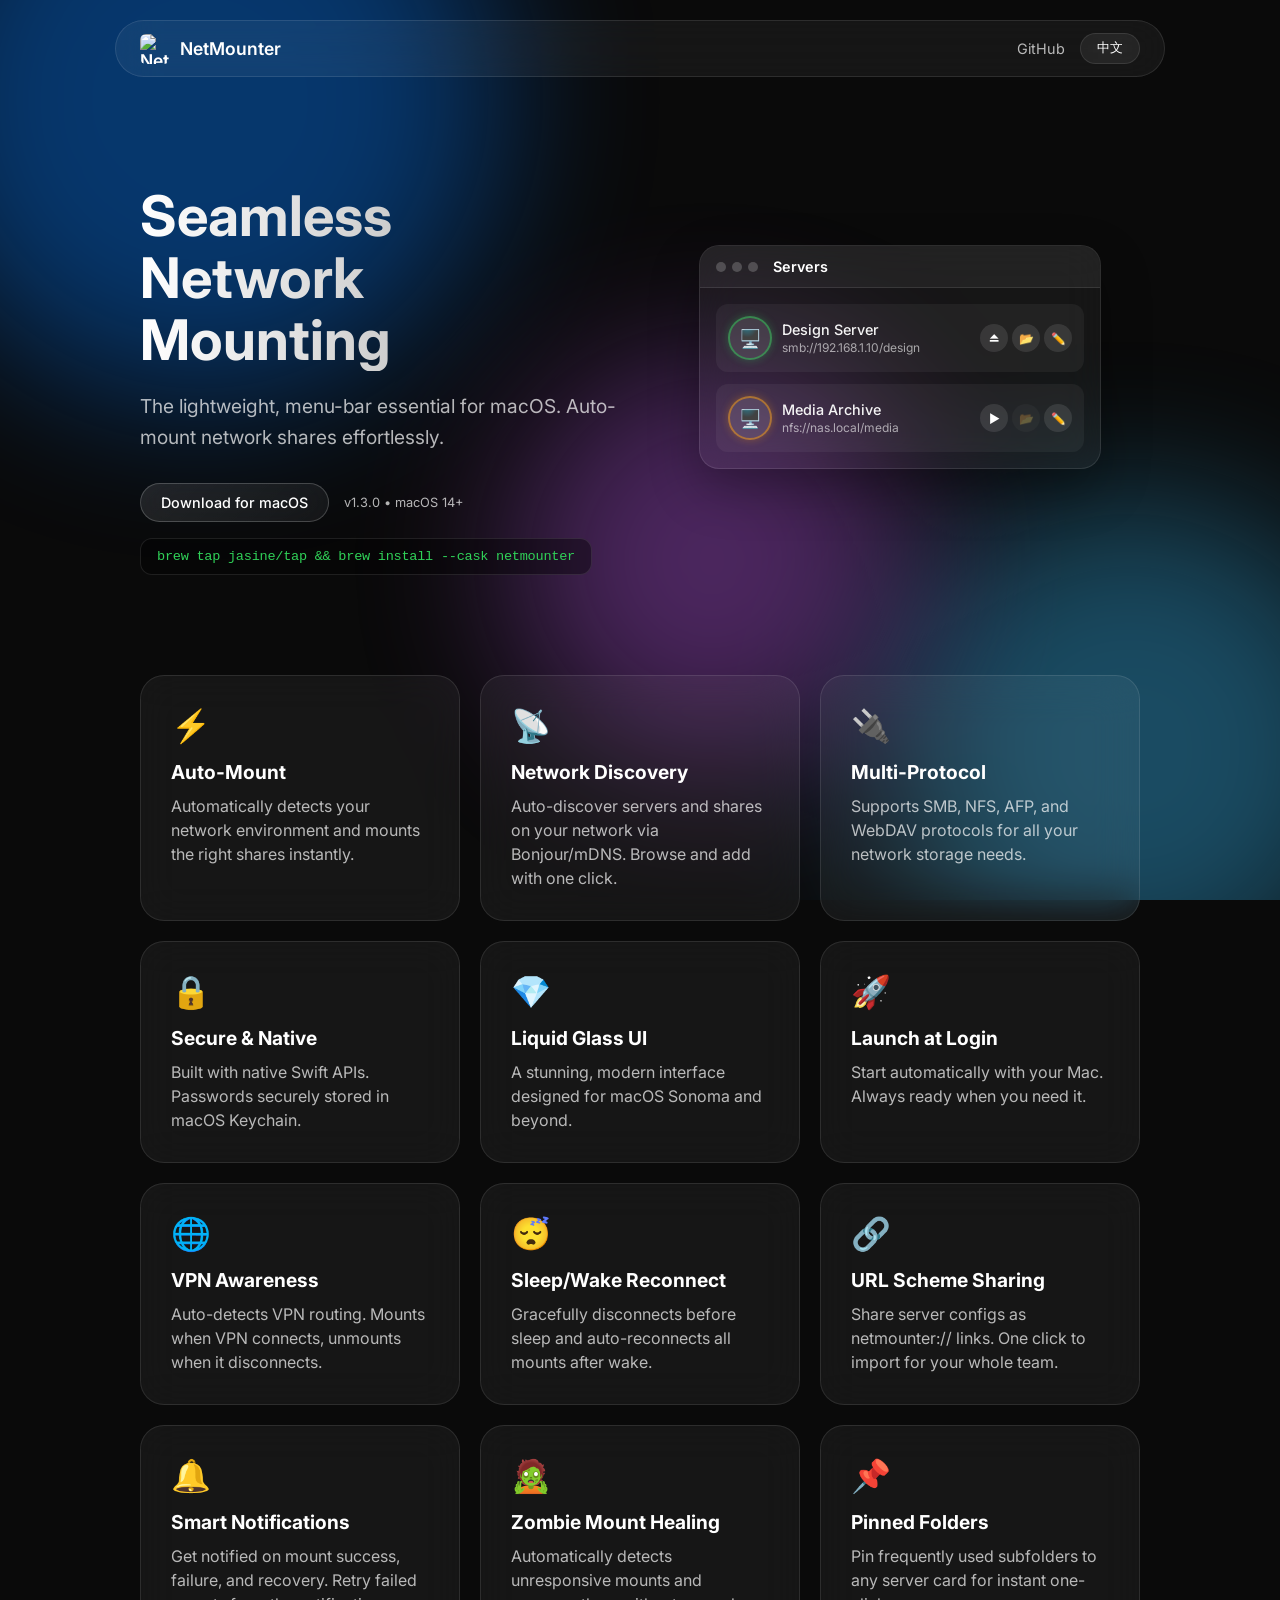
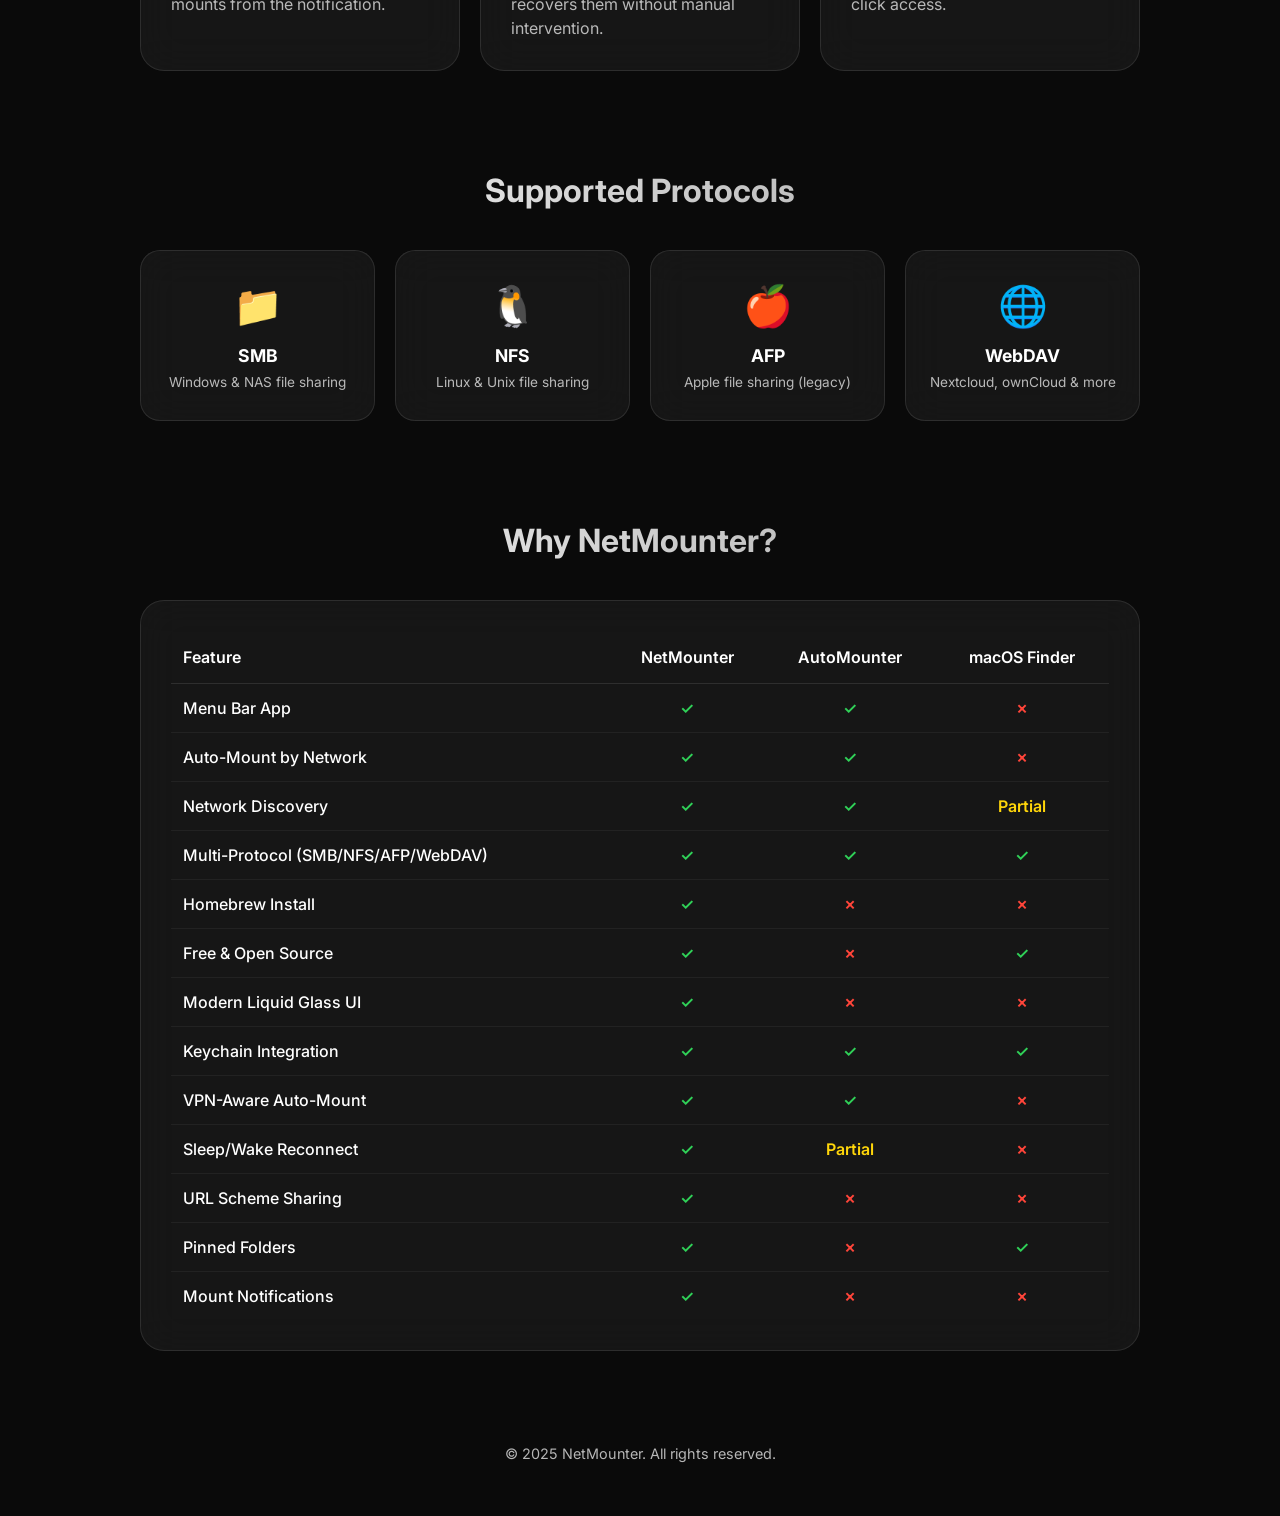
==== commit d1ac8811: "release: v1.3.0 Co-Authored-By: Claude <noreply@anthropic.com>" ====
--- a/docs/index.html
+++ b/docs/index.html
@@ -38,7 +38,7 @@
                 <div class="cta-group">
                     <a href="https://github.com/jasine/net-mounter/releases" class="glass-button primary"
                         id="download-btn" data-i18n="downloadBtn">Download for macOS</a>
-                    <span class="version-info" id="version-info" data-i18n="versionInfo">v1.2.0 • macOS 14+</span>
+                    <span class="version-info" id="version-info" data-i18n="versionInfo">v1.3.0 • macOS 14+</span>
                 </div>
                 <div class="brew-install" style="margin-top: 1rem;">
                     <code data-i18n="brewCmd">brew tap jasine/tap && brew install --cask netmounter</code>
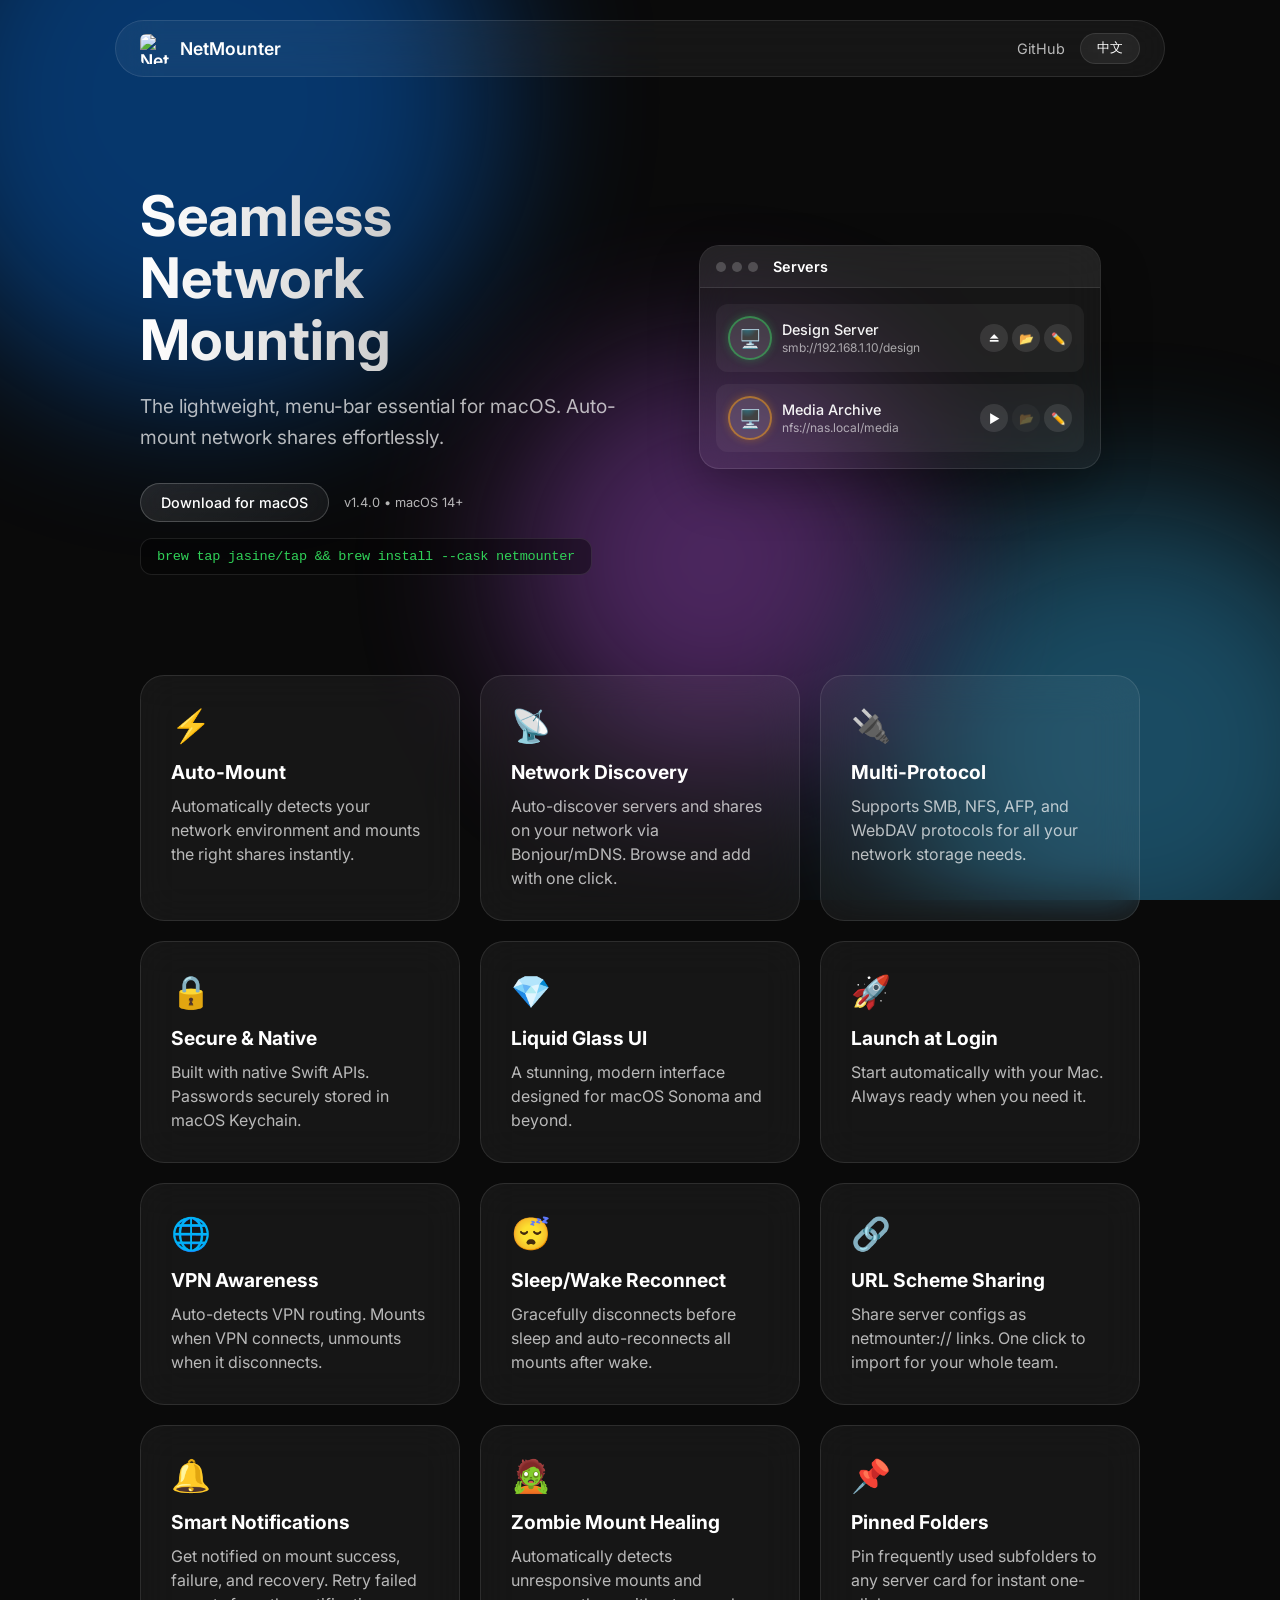
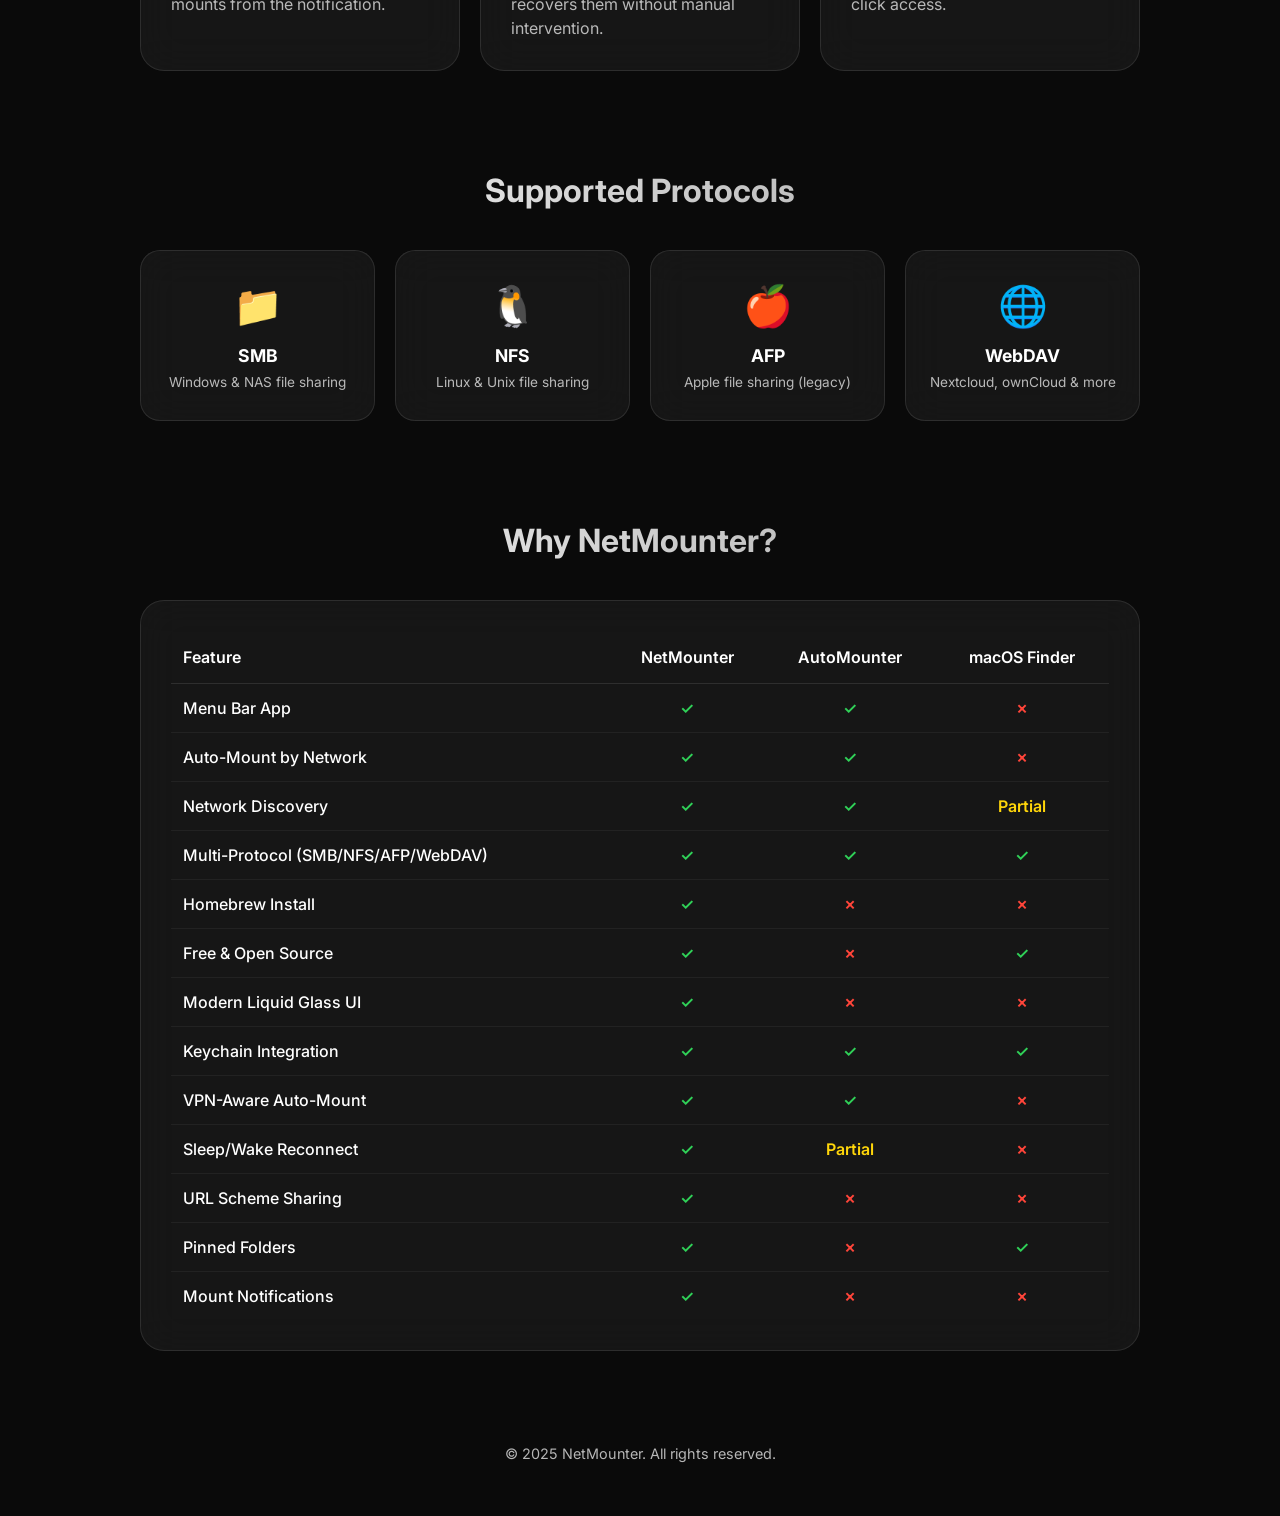
==== commit 6b4a61a2: "release: v1.4.0" ====
--- a/docs/index.html
+++ b/docs/index.html
@@ -38,7 +38,7 @@
                 <div class="cta-group">
                     <a href="https://github.com/jasine/net-mounter/releases" class="glass-button primary"
                         id="download-btn" data-i18n="downloadBtn">Download for macOS</a>
-                    <span class="version-info" id="version-info" data-i18n="versionInfo">v1.3.0 • macOS 14+</span>
+                    <span class="version-info" id="version-info" data-i18n="versionInfo">v1.4.0 • macOS 14+</span>
                 </div>
                 <div class="brew-install" style="margin-top: 1rem;">
                     <code data-i18n="brewCmd">brew tap jasine/tap && brew install --cask netmounter</code>
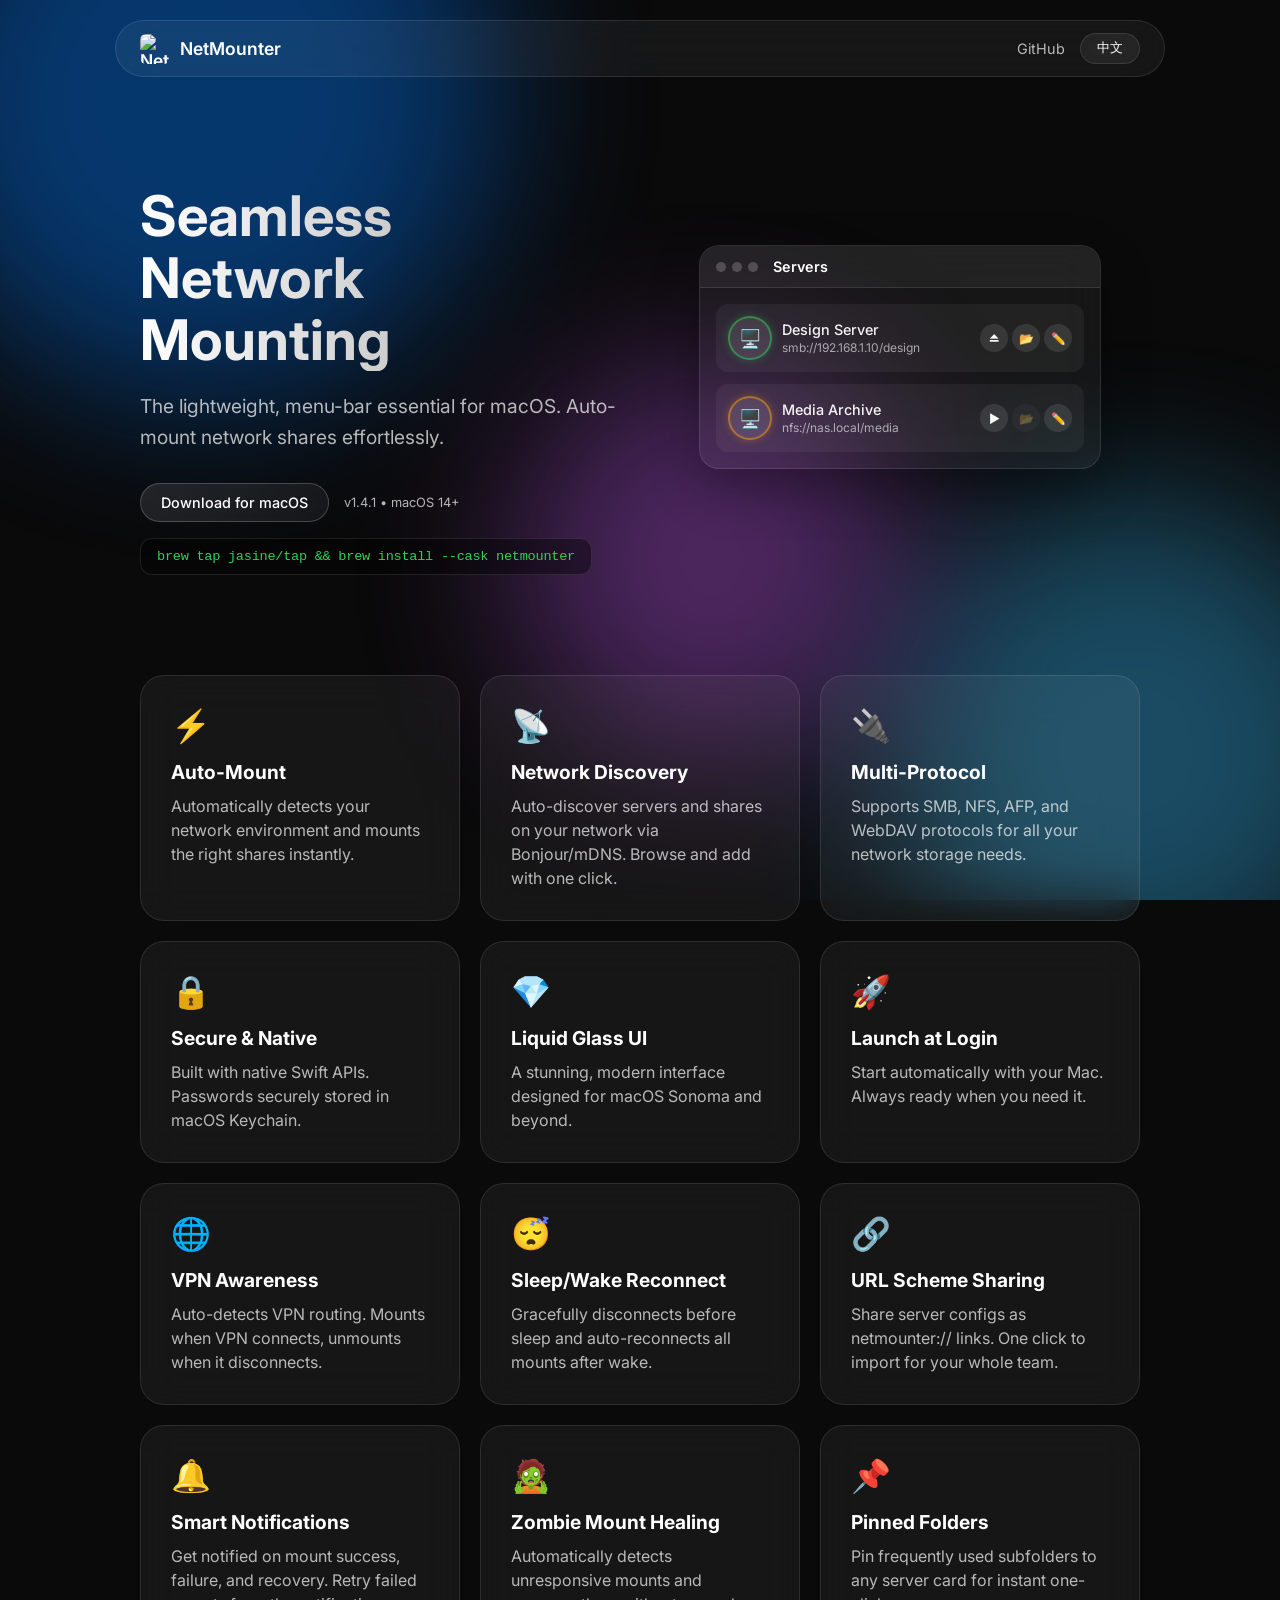
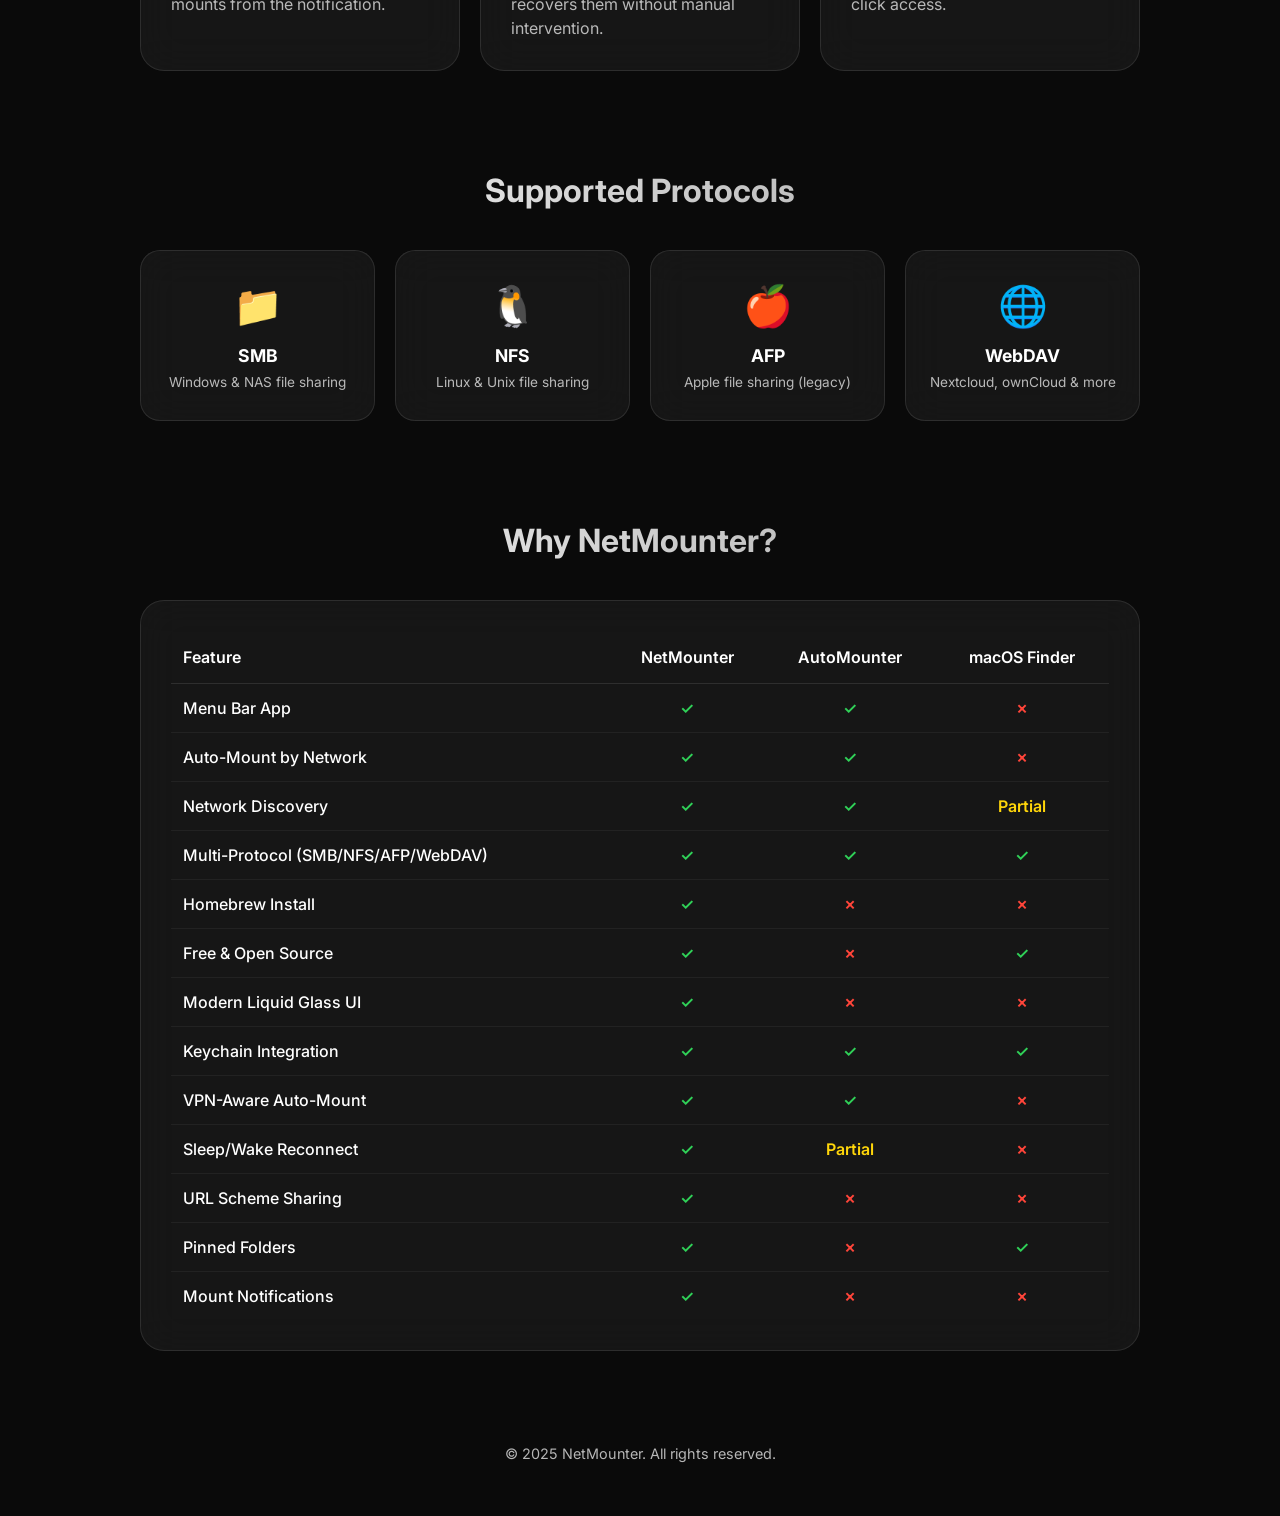
==== commit d32c1dd8: "release: v1.4.1" ====
--- a/docs/index.html
+++ b/docs/index.html
@@ -38,7 +38,7 @@
                 <div class="cta-group">
                     <a href="https://github.com/jasine/net-mounter/releases" class="glass-button primary"
                         id="download-btn" data-i18n="downloadBtn">Download for macOS</a>
-                    <span class="version-info" id="version-info" data-i18n="versionInfo">v1.4.0 • macOS 14+</span>
+                    <span class="version-info" id="version-info" data-i18n="versionInfo">v1.4.1 • macOS 14+</span>
                 </div>
                 <div class="brew-install" style="margin-top: 1rem;">
                     <code data-i18n="brewCmd">brew tap jasine/tap && brew install --cask netmounter</code>
